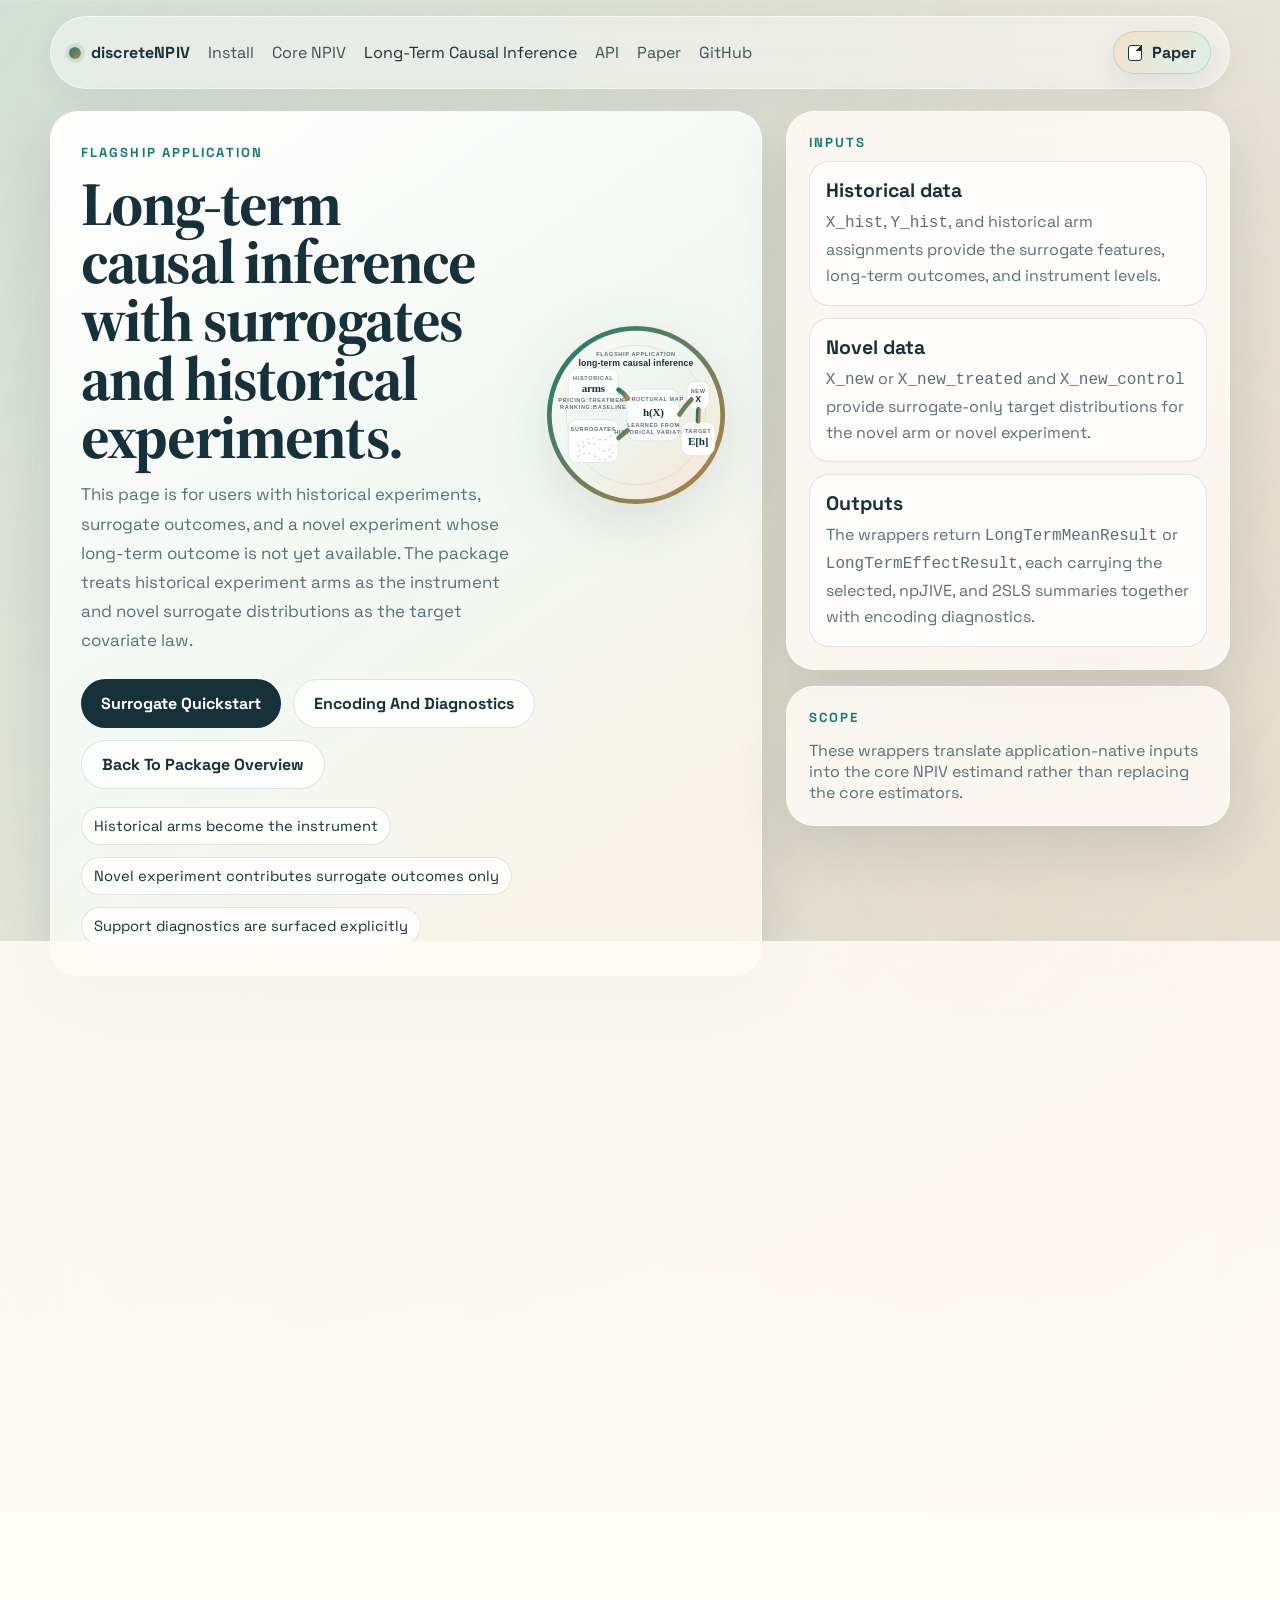
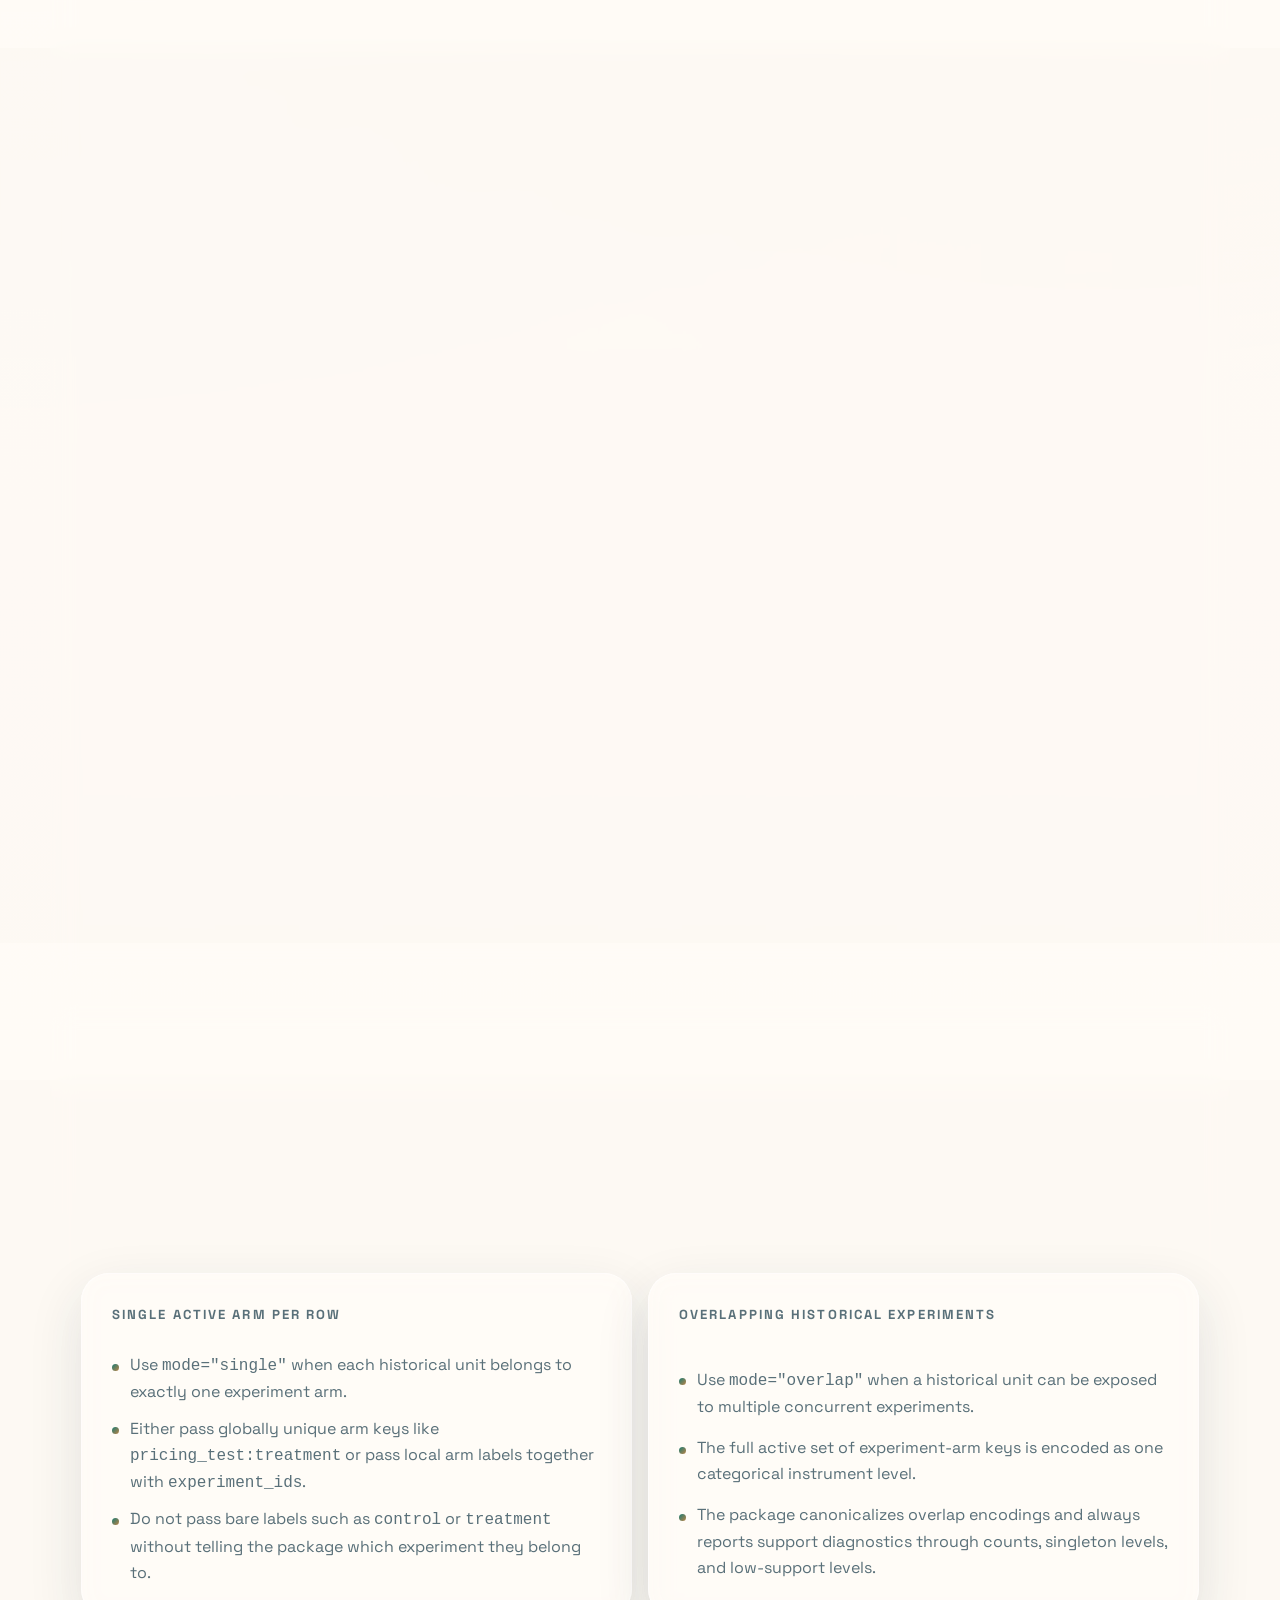
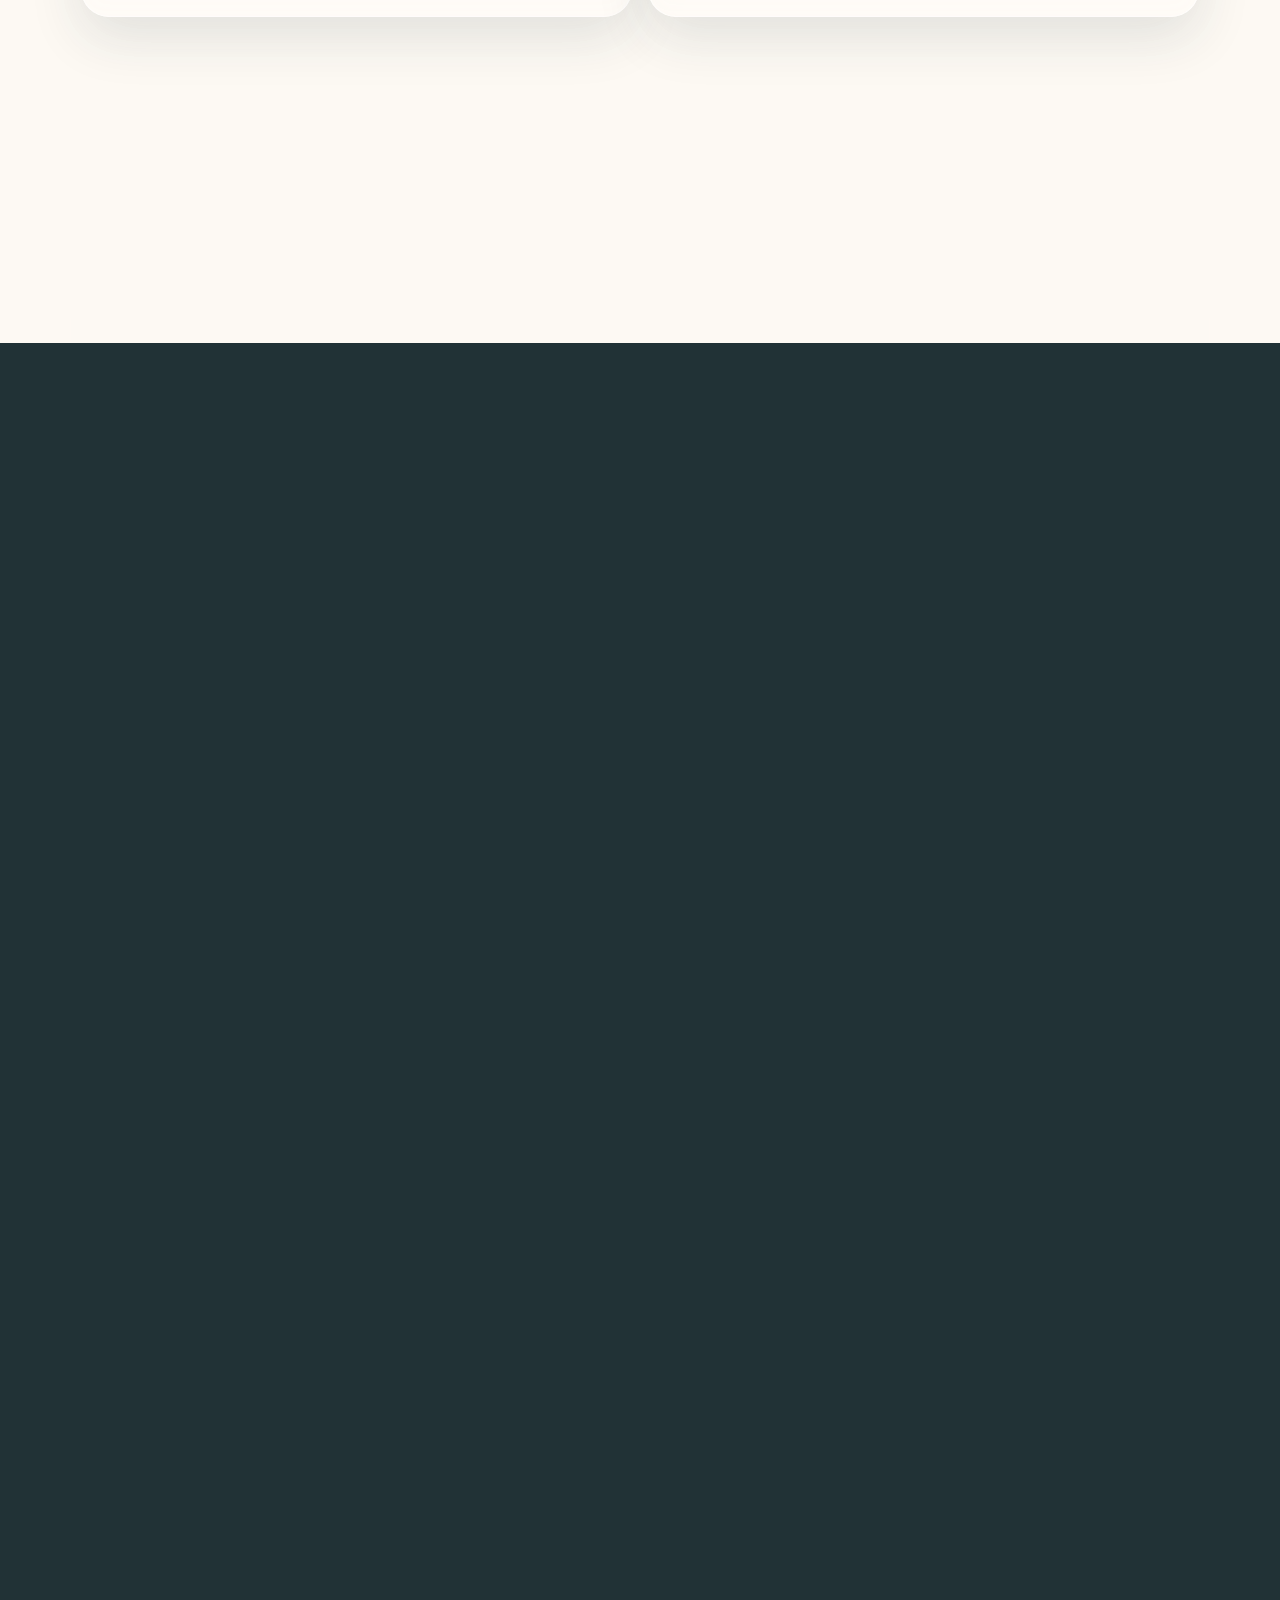
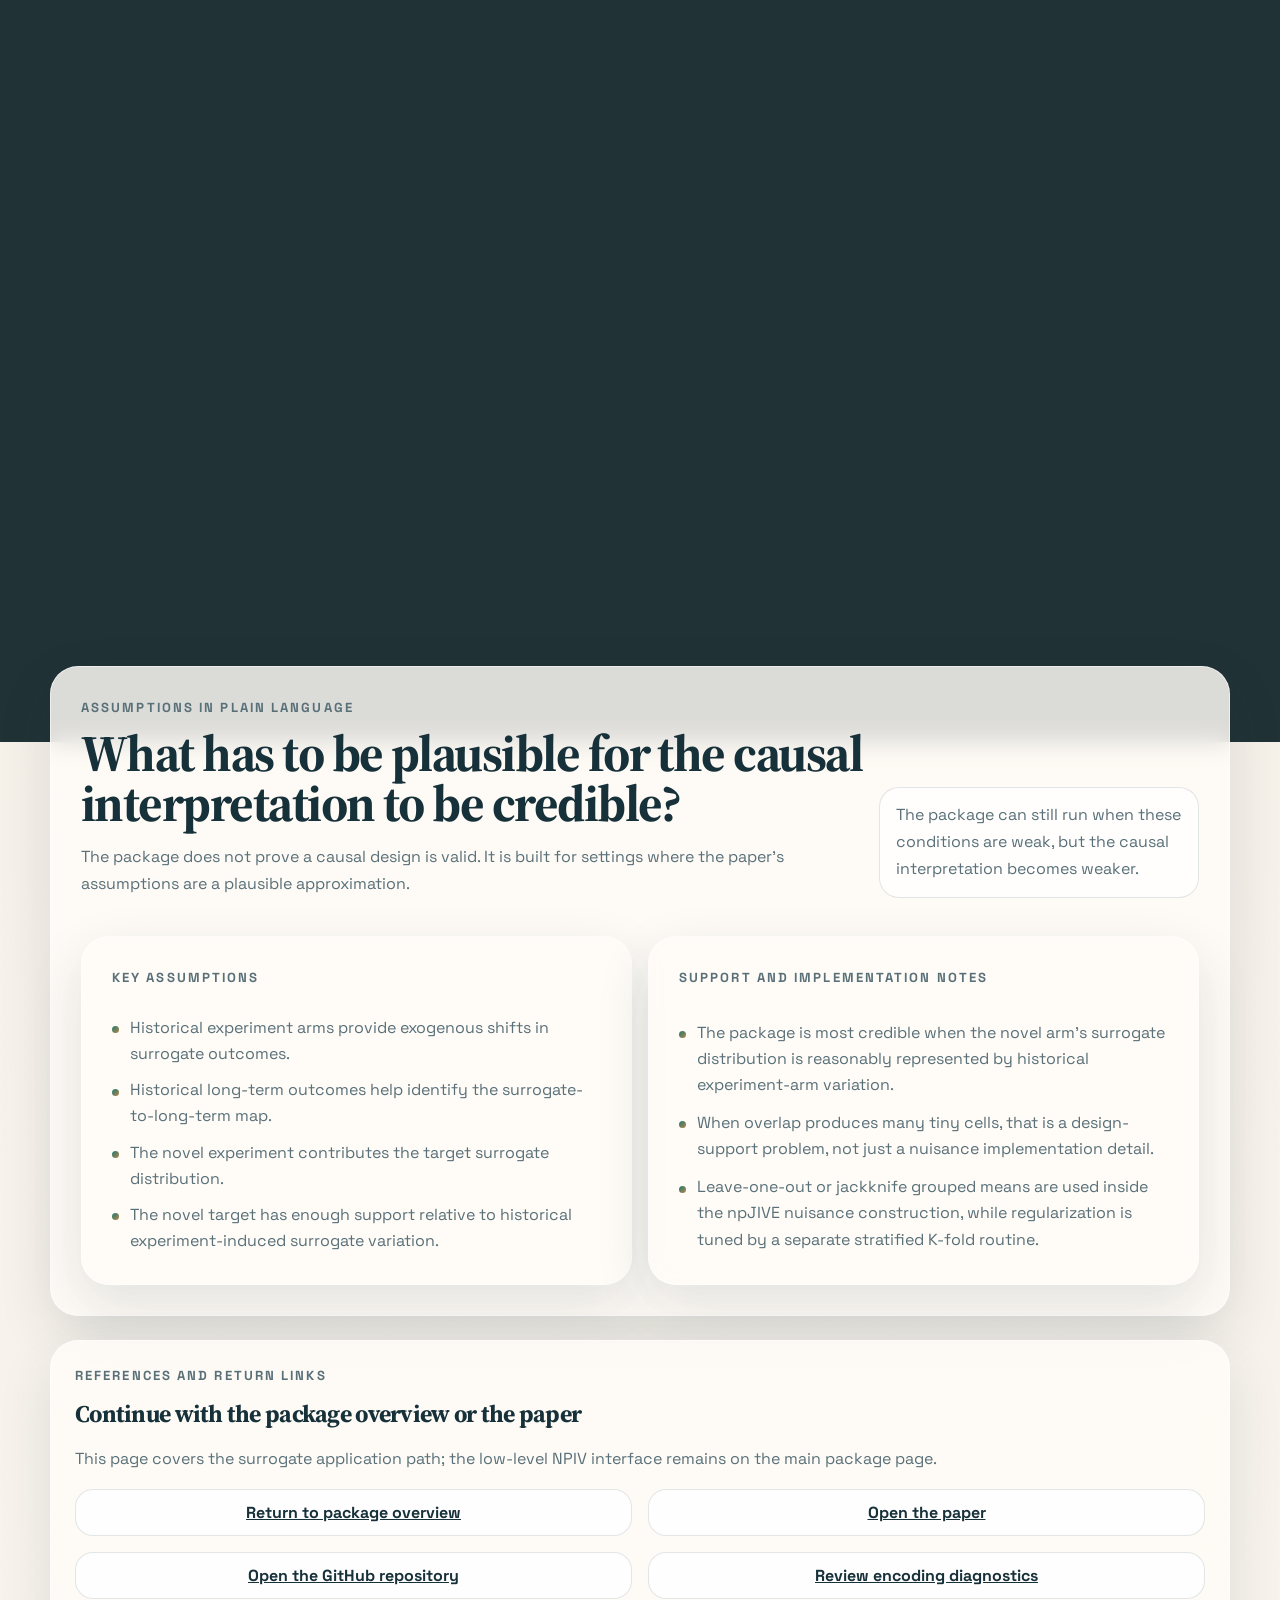
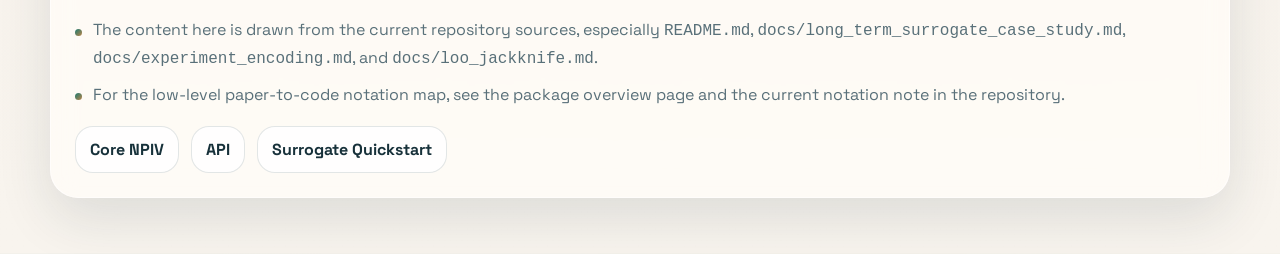
==== docs/long-term.html @ bb8f6d9b "add academic docs site" ====
<!DOCTYPE html>
<html lang="en">
  <head>
    <meta charset="UTF-8" />
    <meta name="viewport" content="width=device-width, initial-scale=1.0" />
    <title>discreteNPIV long-term causal inference</title>
    <meta
      name="description"
      content="Long-term causal inference with surrogates in discreteNPIV using historical experiment arms as the discrete instrument."
    />
    <link rel="preconnect" href="https://fonts.googleapis.com" />
    <link rel="preconnect" href="https://fonts.gstatic.com" crossorigin />
    <link
      href="https://fonts.googleapis.com/css2?family=Space+Grotesk:wght@400;500;700&amp;family=Source+Serif+4:opsz,wght@8..60,400;8..60,600&amp;display=swap"
      rel="stylesheet"
    />
    <link rel="stylesheet" href="./site.css" />
    <script src="./site.js" defer></script>
  </head>
  <body>
    <div class="page-shell">
      <nav class="topbar">
        <a class="brand" href="./index.html">
          <span class="brand-mark" aria-hidden="true"></span>
          <span>discreteNPIV</span>
        </a>
        <div class="toplinks">
          <a href="./index.html#install">Install</a>
          <a href="./index.html#core-npiv">Core NPIV</a>
          <a href="./long-term.html" aria-current="page">Long-Term Causal Inference</a>
          <a href="./index.html#api">API</a>
          <a href="https://arxiv.org/abs/2505.07729">Paper</a>
          <a href="https://github.com/Larsvanderlaan/discreteNPIV">GitHub</a>
        </div>
        <a class="paper-link" href="https://arxiv.org/abs/2505.07729">
          <span class="paper-link-icon" aria-hidden="true"></span>
          <span>Paper</span>
        </a>
      </nav>

      <header class="hero">
        <section class="hero-copy">
          <p class="eyebrow">Flagship Application</p>
          <div class="hero-grid">
            <div>
              <h1>Long-term causal inference with surrogates and historical experiments.</h1>
              <p class="lede">
                This page is for users with historical experiments, surrogate
                outcomes, and a novel experiment whose long-term outcome is not
                yet available. The package treats historical experiment arms as
                the instrument and novel surrogate distributions as the target
                covariate law.
              </p>
            </div>
            <div class="hero-art">
              <img
                src="./assets/longterm-badge.svg"
                alt="Badge showing long-term causal inference with surrogates"
                width="480"
                height="480"
              />
            </div>
          </div>
          <div class="hero-actions">
            <a class="button button-primary" href="#surrogate-quickstart">Surrogate Quickstart</a>
            <a class="button button-secondary" href="#encoding">Encoding And Diagnostics</a>
            <a class="button button-secondary" href="./index.html">Back To Package Overview</a>
          </div>
          <ul class="hero-pills">
            <li>Historical arms become the instrument</li>
            <li>Novel experiment contributes surrogate outcomes only</li>
            <li>Support diagnostics are surfaced explicitly</li>
          </ul>
        </section>

        <aside class="hero-panel">
          <section>
            <p class="mini-label">Inputs</p>
            <div class="stat-list">
              <article class="metric-card">
                <strong>Historical data</strong>
                <span>
                  <code>X_hist</code>, <code>Y_hist</code>, and historical arm
                  assignments provide the surrogate features, long-term outcomes,
                  and instrument levels.
                </span>
              </article>
              <article class="metric-card">
                <strong>Novel data</strong>
                <span>
                  <code>X_new</code> or
                  <code>X_new_treated</code> and
                  <code>X_new_control</code> provide surrogate-only target
                  distributions for the novel arm or novel experiment.
                </span>
              </article>
              <article class="metric-card">
                <strong>Outputs</strong>
                <span>
                  The wrappers return
                  <code>LongTermMeanResult</code> or
                  <code>LongTermEffectResult</code>, each carrying the selected,
                  npJIVE, and 2SLS summaries together with encoding diagnostics.
                </span>
              </article>
            </div>
          </section>

          <section>
            <p class="mini-label">Scope</p>
            <p class="panel-note">
              These wrappers translate application-native inputs into the core
              NPIV estimand rather than replacing the core estimators.
            </p>
          </section>
        </aside>
      </header>

      <main>
        <section class="section" id="problem-setup">
          <div class="section-heading">
            <div>
              <p class="eyebrow">Problem Setup</p>
              <h2>What data situation is this page built for?</h2>
              <p class="section-intro">
                The motivating use case is simple: a new experiment with only
                short-term surrogate outcomes today, and historical experiments
                where both surrogate and long-term outcomes were observed.
              </p>
            </div>
            <p class="section-side-note">
              Targets are a long-term mean for one novel arm or a long-term
              treatment effect for a novel experiment.
            </p>
          </div>

          <div class="problem-grid">
            <article class="card">
              <h3>Novel experiment</h3>
              <p>
                The new experiment may only reveal short-term measures such as
                clicks, sessions, conversion proxies, or early retention
                markers.
              </p>
            </article>
            <article class="card">
              <h3>Historical experiments</h3>
              <p>
                Historical experiments provide the joint observation of
                surrogate outcomes and long-term outcomes, together with
                experiment-arm assignments that shifted the surrogate
                distribution.
              </p>
            </article>
            <article class="card">
              <h3>Target parameter</h3>
              <p>
                For one novel arm, the target is <code>E[h(X_new)]</code>. For a
                novel treated and control arm, the target is
                <code>E[h(X_new_treated)] - E[h(X_new_control)]</code>.
              </p>
            </article>
          </div>
        </section>

        <section class="section" id="mapping">
          <div class="section-heading">
            <div>
              <p class="eyebrow">Surrogate-To-NPIV Map</p>
              <h2>How the application is translated into the core NPIV problem</h2>
              <p class="section-intro">
                The package’s wrapper interface is direct: historical experiment
                arms become the discrete instrument, historical surrogate vectors
                become <code>X_hist</code>, historical long-term outcomes become
                <code>Y_hist</code>, and the novel surrogate sample becomes
                <code>X_new</code>.
              </p>
            </div>
            <p class="section-side-note">
              The same package can therefore expose both a low-level NPIV
              interface and an application-native causal wrapper.
            </p>
          </div>

          <figure class="figure-frame">
            <img
              src="./assets/surrogate-flow.svg"
              alt="Schematic of the surrogate application mapping to the core NPIV problem"
              width="960"
              height="340"
            />
            <figcaption class="figure-caption">
              Historical experiments provide exogenous surrogate variation,
              while the novel experiment supplies the target surrogate
              distribution.
            </figcaption>
          </figure>

          <div class="grid-2" style="margin-top: 18px;">
            <article class="card">
              <h3>Application language</h3>
              <ul class="api-list">
                <li>Historical experiment arms -> discrete instrument <code>Z</code></li>
                <li>Historical surrogate vector -> <code>X_hist</code></li>
                <li>Historical long-term outcome -> <code>Y_hist</code></li>
                <li>Novel surrogate sample -> <code>X_new</code></li>
              </ul>
            </article>
            <article class="card">
              <h3>Wrapper interface</h3>
              <ul class="api-list">
                <li><code>encode_experiment_arms</code></li>
                <li><code>estimate_long_term_mean_from_surrogates</code></li>
                <li><code>estimate_long_term_effect_from_surrogates</code></li>
              </ul>
            </article>
          </div>
        </section>

        <section class="section" id="encoding">
          <div class="section-heading">
            <div>
              <p class="eyebrow">Encoding And Diagnostics</p>
              <h2>Past experiments become the instrument through explicit encoding</h2>
              <p class="section-intro">
                The encoding guide is intentionally strict. It distinguishes
                single-arm historical designs from overlapping historical
                experiments and treats sparse overlap cells as design issues to
                surface.
              </p>
            </div>
            <p class="section-side-note">
              The package does not silently pool or merge sparse overlap
              categories in v1.
            </p>
          </div>

          <div class="grid-2">
            <article class="surface-card">
              <p class="mini-label">Single active arm per row</p>
              <ul class="support-list">
                <li>
                  Use <code>mode="single"</code> when each historical unit
                  belongs to exactly one experiment arm.
                </li>
                <li>
                  Either pass globally unique arm keys like
                  <code>pricing_test:treatment</code> or pass local arm labels
                  together with <code>experiment_ids</code>.
                </li>
                <li>
                  Do not pass bare labels such as <code>control</code> or
                  <code>treatment</code> without telling the package which
                  experiment they belong to.
                </li>
              </ul>
            </article>

            <article class="surface-card">
              <p class="mini-label">Overlapping historical experiments</p>
              <ul class="support-list">
                <li>
                  Use <code>mode="overlap"</code> when a historical unit can be
                  exposed to multiple concurrent experiments.
                </li>
                <li>
                  The full active set of experiment-arm keys is encoded as one
                  categorical instrument level.
                </li>
                <li>
                  The package canonicalizes overlap encodings and always reports
                  support diagnostics through counts, singleton levels, and
                  low-support levels.
                </li>
              </ul>
            </article>
          </div>

          <aside class="callout" style="margin-top: 18px;">
            <span class="callout-title">Support diagnostics to inspect</span>
            <ul class="support-list">
              <li><code>encoding.counts</code></li>
              <li><code>encoding.singleton_levels</code></li>
              <li><code>encoding.low_support_levels</code></li>
              <li><code>encoding.level_table()</code></li>
            </ul>
            <p>
              If overlap produces many tiny cells, the repository guidance is to
              restrict to a stable non-overlapping analysis slice, coarsen the
              experiment structure using domain knowledge, or exclude extremely
              sparse overlap combinations from the analysis design.
            </p>
          </aside>
        </section>

        <section class="section" id="surrogate-quickstart">
          <div class="section-heading">
            <div>
              <p class="eyebrow">Runnable Example</p>
              <h2>Estimate a long-term treatment effect from surrogate-only novel data</h2>
              <p class="section-intro">
                The snippet below is the surrogate quickstart from the current
                README. It shows the interface for a novel treated and control
                arm after historical surrogates and long-term outcomes have been
                assembled.
              </p>
            </div>
            <p class="section-side-note">
              The full simulated workflow lives in
              <code>scripts/reproduce_surrogate_case_study.py</code>.
            </p>
          </div>

          <pre class="code-block"><code>import numpy as np

from discreteNPIV import estimate_long_term_effect_from_surrogates

rng = np.random.default_rng(12)

historical_experiment_ids = np.repeat(["exp_a", "exp_b", "exp_c"], 80)
historical_arm_labels = np.tile(np.repeat(["control", "treatment"], 40), 3)

arm_shift = {
    "exp_a:control": np.array([0.0, 0.1, -0.1]),
    "exp_a:treatment": np.array([0.4, 0.2, 0.0]),
    "exp_b:control": np.array([-0.1, 0.0, 0.1]),
    "exp_b:treatment": np.array([0.2, 0.3, 0.2]),
    "exp_c:control": np.array([0.1, -0.2, 0.0]),
    "exp_c:treatment": np.array([0.3, 0.1, 0.3]),
}
theta = np.array([0.8, -0.5, 0.4])

surrogates = []
outcomes = []
for experiment_id, arm_label in zip(historical_experiment_ids, historical_arm_labels, strict=True):
    key = f"{experiment_id}:{arm_label}"
    confounder = rng.normal(scale=0.35)
    x = arm_shift[key] + confounder + rng.normal(scale=0.2, size=3)
    y = x @ theta + 0.5 * confounder + rng.normal(scale=0.2)
    surrogates.append(x)
    outcomes.append(y)

X_hist = np.asarray(surrogates)
Y_hist = np.asarray(outcomes)

X_new_control = rng.normal(loc=[0.05, 0.0, 0.0], scale=0.2, size=(500, 3))
X_new_treated = rng.normal(loc=[0.25, 0.15, 0.1], scale=0.2, size=(500, 3))

effect = estimate_long_term_effect_from_surrogates(
    X_hist=X_hist,
    Y_hist=Y_hist,
    historical_arms=historical_arm_labels,
    historical_experiment_ids=historical_experiment_ids,
    X_new_treated=X_new_treated,
    X_new_control=X_new_control,
    n_splits=2,
    random_state=12,
)

print(effect.selected.estimate)
print(effect.selected.ci_lower, effect.selected.ci_upper)
print(effect.selected.method_name)</code></pre>

          <div class="problem-grid" style="margin-top: 18px;">
            <article class="card">
              <h3>Mean output</h3>
              <p>
                For a single novel arm, <code>effect.treated_mean.selected</code>
                or <code>effect.control_mean.selected</code> gives the estimated
                long-term mean.
              </p>
            </article>
            <article class="card">
              <h3>Effect output</h3>
              <p>
                <code>effect.selected</code> is the estimated long-term
                treatment effect with a standard error and confidence interval.
              </p>
            </article>
            <article class="card">
              <h3>Encoding output</h3>
              <p>
                <code>effect.encoding</code> records how the historical
                experiments were encoded and whether some categories are sparse.
              </p>
            </article>
          </div>
        </section>

        <section class="section" id="assumptions">
          <div class="section-heading">
            <div>
              <p class="eyebrow">Assumptions In Plain Language</p>
              <h2>What has to be plausible for the causal interpretation to be credible?</h2>
              <p class="section-intro">
                The package does not prove a causal design is valid. It is built
                for settings where the paper’s assumptions are a plausible
                approximation.
              </p>
            </div>
            <p class="section-side-note">
              The package can still run when these conditions are weak, but the
              causal interpretation becomes weaker.
            </p>
          </div>

          <div class="grid-2">
            <article class="surface-card">
              <p class="mini-label">Key assumptions</p>
              <ul class="assumption-list">
                <li>Historical experiment arms provide exogenous shifts in surrogate outcomes.</li>
                <li>Historical long-term outcomes help identify the surrogate-to-long-term map.</li>
                <li>The novel experiment contributes the target surrogate distribution.</li>
                <li>The novel target has enough support relative to historical experiment-induced surrogate variation.</li>
              </ul>
            </article>

            <article class="surface-card">
              <p class="mini-label">Support and implementation notes</p>
              <ul class="assumption-list">
                <li>
                  The package is most credible when the novel arm’s surrogate
                  distribution is reasonably represented by historical
                  experiment-arm variation.
                </li>
                <li>
                  When overlap produces many tiny cells, that is a design-support
                  problem, not just a nuisance implementation detail.
                </li>
                <li>
                  Leave-one-out or jackknife grouped means are used inside the
                  npJIVE nuisance construction, while regularization is tuned by
                  a separate stratified K-fold routine.
                </li>
              </ul>
            </article>
          </div>
        </section>

        <section class="reference-card" id="references">
          <p class="eyebrow">References And Return Links</p>
          <h3>Continue with the package overview or the paper</h3>
          <p>
            This page covers the surrogate application path; the low-level NPIV
            interface remains on the main package page.
          </p>
          <div class="reference-grid" style="margin-top: 16px;">
            <a href="./index.html">Return to package overview</a>
            <a href="https://arxiv.org/abs/2505.07729">Open the paper</a>
            <a href="https://github.com/Larsvanderlaan/discreteNPIV">Open the GitHub repository</a>
            <a href="#encoding">Review encoding diagnostics</a>
          </div>
          <ul class="reference-list" style="margin-top: 18px;">
            <li>
              The content here is drawn from the current repository sources,
              especially <code>README.md</code>,
              <code>docs/long_term_surrogate_case_study.md</code>,
              <code>docs/experiment_encoding.md</code>, and
              <code>docs/loo_jackknife.md</code>.
            </li>
            <li>
              For the low-level paper-to-code notation map, see the package
              overview page and the current notation note in the repository.
            </li>
          </ul>
          <div class="footer-links">
            <a class="footer-link" href="./index.html#core-npiv">Core NPIV</a>
            <a class="footer-link" href="./index.html#api">API</a>
            <a class="footer-link" href="#surrogate-quickstart">Surrogate Quickstart</a>
          </div>
        </section>
      </main>
    </div>
  </body>
</html>
---- docs/site.css ----
:root {
  --bg: #f6f0e6;
  --bg-deep: #efe5d7;
  --surface: rgba(255, 252, 247, 0.84);
  --surface-strong: #fffdf9;
  --ink: #17313a;
  --muted: #597079;
  --line: rgba(23, 49, 58, 0.12);
  --accent: #1a7b72;
  --accent-soft: #dcefe9;
  --warm: #bb8347;
  --warm-soft: #f3dfc6;
  --shadow: 0 20px 54px rgba(26, 48, 55, 0.12);
  --radius: 28px;
  --radius-sm: 22px;
  --content-width: 1180px;
}

* {
  box-sizing: border-box;
}

html {
  scroll-behavior: smooth;
}

body {
  margin: 0;
  min-height: 100vh;
  color: var(--ink);
  background:
    radial-gradient(circle at top left, rgba(26, 123, 114, 0.16), transparent 30%),
    radial-gradient(circle at 86% 10%, rgba(187, 131, 71, 0.16), transparent 22%),
    linear-gradient(180deg, #f8f3eb 0%, #f2eadf 48%, #f8f4ee 100%);
  font-family: "Space Grotesk", "Avenir Next", "Trebuchet MS", sans-serif;
}

code,
pre {
  font-family: "SFMono-Regular", "Consolas", "Liberation Mono", monospace;
}

a {
  color: inherit;
}

img {
  max-width: 100%;
}

.page-shell {
  width: min(var(--content-width), calc(100% - 32px));
  margin: 0 auto;
  padding: 16px 0 56px;
}

.topbar {
  display: flex;
  align-items: center;
  justify-content: space-between;
  gap: 18px;
  flex-wrap: wrap;
  padding: 14px 18px;
  border: 1px solid rgba(255, 255, 255, 0.55);
  border-radius: 999px;
  background: rgba(255, 255, 255, 0.42);
  backdrop-filter: blur(14px);
  box-shadow: 0 10px 30px rgba(26, 48, 55, 0.05);
}

.brand {
  display: inline-flex;
  align-items: center;
  gap: 10px;
  font-weight: 700;
  letter-spacing: 0.01em;
  text-decoration: none;
}

.brand-mark {
  width: 12px;
  height: 12px;
  border-radius: 999px;
  background: linear-gradient(135deg, var(--accent), var(--warm));
  box-shadow: 0 0 0 4px rgba(26, 123, 114, 0.12);
}

.toplinks {
  display: flex;
  align-items: center;
  gap: 18px;
  flex: 1 1 auto;
  flex-wrap: wrap;
}

.toplinks a {
  opacity: 0.82;
  text-decoration: none;
}

.toplinks a:hover,
.toplinks a[aria-current="page"] {
  opacity: 1;
}

.paper-link,
.button,
.footer-link,
.route-cta {
  text-decoration: none;
}

.paper-link {
  display: inline-flex;
  align-items: center;
  gap: 10px;
  padding: 10px 14px;
  border-radius: 999px;
  border: 1px solid rgba(26, 123, 114, 0.18);
  background: linear-gradient(135deg, rgba(243, 223, 198, 0.9), rgba(220, 239, 233, 0.92));
  box-shadow: 0 10px 24px rgba(41, 65, 73, 0.08);
  font-weight: 700;
}

.paper-link:hover,
.button:hover,
.footer-link:hover,
.route-cta:hover,
.toggle-button:hover {
  transform: translateY(-1px);
}

.paper-link-icon {
  position: relative;
  width: 14px;
  height: 16px;
  border: 1.5px solid currentColor;
  border-radius: 3px;
  background: rgba(255, 255, 255, 0.84);
}

.paper-link-icon::after {
  content: "";
  position: absolute;
  top: -1px;
  right: -1px;
  width: 6px;
  height: 6px;
  background: linear-gradient(135deg, transparent 49%, currentColor 50%);
}

.hero {
  display: grid;
  grid-template-columns: minmax(0, 1.25fr) minmax(320px, 0.78fr);
  gap: 24px;
  align-items: stretch;
  margin-top: 22px;
}

.hero-copy,
.hero-panel,
.section,
.surface-card,
.metric-card,
.route-panel,
.note-card,
.reference-card {
  position: relative;
}

.hero-copy,
.hero-panel > * ,
.section,
.surface-card,
.reference-card {
  border-radius: var(--radius);
  border: 1px solid rgba(255, 255, 255, 0.56);
  background: var(--surface);
  backdrop-filter: blur(12px);
  box-shadow: var(--shadow);
}

.hero-copy,
.section,
.surface-card,
.reference-card {
  padding: 30px;
}

.hero-panel {
  display: grid;
  gap: 16px;
  align-content: start;
}

.hero-panel > * {
  padding: 22px;
}

.hero-copy {
  background:
    linear-gradient(145deg, rgba(255, 255, 255, 0.84), rgba(220, 239, 233, 0.34), rgba(243, 223, 198, 0.38)),
    var(--surface-strong);
}

.eyebrow,
.mini-label {
  margin: 0 0 10px;
  font-size: 0.82rem;
  letter-spacing: 0.16em;
  text-transform: uppercase;
  color: var(--accent);
  font-weight: 700;
}

h1,
h2,
h3,
h4,
.hero-stat strong,
.callout-title {
  font-family: "Source Serif 4", Georgia, serif;
  letter-spacing: -0.03em;
}

h1 {
  margin: 0 0 14px;
  font-size: clamp(2.7rem, 4.8vw, 4.4rem);
  line-height: 0.95;
  max-width: 13ch;
}

.hero-grid {
  display: grid;
  grid-template-columns: minmax(0, 1.16fr) 190px;
  gap: 20px;
  align-items: center;
}

.hero-copy p {
  line-height: 1.72;
}

.lede {
  margin: 0;
  max-width: 62ch;
  font-size: 1.06rem;
  color: var(--muted);
}

.hero-art {
  justify-self: end;
}

.hero-art img {
  width: min(100%, 190px);
  height: auto;
  display: block;
  filter: drop-shadow(0 18px 32px rgba(23, 49, 58, 0.12));
}

.hero-actions,
.hero-pills,
.footer-links,
.route-actions,
.pill-row,
.method-list {
  display: flex;
  gap: 12px;
  flex-wrap: wrap;
}

.hero-actions {
  margin: 24px 0 18px;
}

.button,
.route-cta,
.toggle-button {
  display: inline-flex;
  align-items: center;
  justify-content: center;
  padding: 13px 20px;
  border-radius: 999px;
  font-weight: 700;
  transition: transform 0.2s ease, box-shadow 0.2s ease, background 0.2s ease;
}

.button-primary {
  background: var(--ink);
  color: #fff;
}

.button-secondary,
.route-cta,
.toggle-button {
  border: 1px solid var(--line);
  background: rgba(255, 255, 255, 0.76);
  color: var(--ink);
}

.hero-pills,
.stat-list,
.key-points,
.reference-list,
.support-list,
.assumption-list,
.api-list {
  padding: 0;
  margin: 0;
  list-style: none;
}

.hero-pills li,
.pill {
  padding: 9px 12px;
  border-radius: 999px;
  border: 1px solid var(--line);
  background: rgba(255, 255, 255, 0.76);
  font-size: 0.92rem;
}

.stat-list {
  display: grid;
  gap: 12px;
}

.metric-card {
  padding: 16px;
  border-radius: 20px;
  border: 1px solid var(--line);
  background: rgba(255, 255, 255, 0.74);
}

.metric-card strong {
  display: block;
  margin-bottom: 6px;
  font-size: 1.22rem;
}

.metric-card span {
  color: var(--muted);
  line-height: 1.62;
}

.panel-note {
  margin: 14px 0 0;
  color: var(--muted);
}

.section {
  margin-top: 26px;
}

.section-heading {
  display: grid;
  grid-template-columns: minmax(0, 1fr) minmax(240px, 320px);
  gap: 16px;
  align-items: end;
  margin-bottom: 22px;
}

.section-heading h2 {
  margin: 0 0 10px;
  font-size: clamp(2rem, 4vw, 3.2rem);
  line-height: 0.96;
}

.section-heading p,
.section-intro,
.note-card p,
.surface-card p,
.reference-card p,
.route-panel p,
.card p,
.callout,
.definition-card p {
  color: var(--muted);
  line-height: 1.68;
}

.section-side-note {
  padding: 14px 16px;
  border-radius: 20px;
  border: 1px solid var(--line);
  background: rgba(255, 255, 255, 0.72);
}

.grid-2,
.grid-3,
.route-grid,
.card-grid,
.theory-grid,
.api-grid,
.problem-grid,
.reference-grid,
.details-grid {
  display: grid;
  gap: 16px;
}

.grid-2,
.route-grid,
.reference-grid,
.details-grid {
  grid-template-columns: repeat(2, minmax(0, 1fr));
}

.grid-3,
.card-grid,
.problem-grid,
.theory-grid,
.api-grid {
  grid-template-columns: repeat(3, minmax(0, 1fr));
}

.card,
.route-panel,
.definition-card,
.callout,
.detail-card {
  padding: 20px;
  border-radius: var(--radius-sm);
  border: 1px solid var(--line);
  background: rgba(255, 255, 255, 0.78);
}

.route-panel h3,
.card h3,
.definition-card h3,
.detail-card h3,
.reference-card h3 {
  margin: 0 0 10px;
  font-size: 1.5rem;
}

.route-panel {
  display: grid;
  gap: 12px;
}

.route-panel.is-hidden {
  display: none;
}

.route-cta {
  justify-self: start;
}

.toggle-row {
  display: flex;
  gap: 10px;
  flex-wrap: wrap;
  margin-bottom: 18px;
}

.toggle-button {
  appearance: none;
  cursor: pointer;
  font: inherit;
}

.toggle-button.is-active {
  background: var(--ink);
  color: #fff;
}

.code-block {
  margin: 0;
  overflow-x: auto;
  white-space: pre-wrap;
  line-height: 1.58;
  padding: 18px;
  border-radius: 20px;
  background: rgba(20, 38, 43, 0.94);
  color: #f9f4ec;
}

.inline-code {
  margin: 0;
  overflow-x: auto;
  white-space: pre-wrap;
  line-height: 1.58;
  padding: 14px;
  border-radius: 18px;
  border: 1px solid var(--line);
  background: rgba(255, 255, 255, 0.78);
  color: var(--ink);
}

.code-note {
  margin-top: 12px;
}

.figure-frame {
  padding: 18px;
  border-radius: 24px;
  border: 1px solid var(--line);
  background:
    linear-gradient(145deg, rgba(255, 255, 255, 0.84), rgba(220, 239, 233, 0.34)),
    rgba(255, 255, 255, 0.78);
}

.figure-frame img {
  width: 100%;
  height: auto;
  display: block;
}

.figure-caption {
  margin: 12px 0 0;
  color: var(--muted);
  font-size: 0.94rem;
}

.key-points,
.support-list,
.assumption-list,
.reference-list,
.api-list {
  display: grid;
  gap: 10px;
}

.key-points li,
.support-list li,
.assumption-list li,
.reference-list li,
.api-list li {
  padding-left: 18px;
  position: relative;
  color: var(--muted);
  line-height: 1.64;
}

.key-points li::before,
.support-list li::before,
.assumption-list li::before,
.reference-list li::before,
.api-list li::before {
  content: "";
  position: absolute;
  left: 0;
  top: 0.72em;
  width: 7px;
  height: 7px;
  border-radius: 999px;
  background: linear-gradient(135deg, var(--accent), var(--warm));
}

.callout {
  background:
    linear-gradient(145deg, rgba(255, 255, 255, 0.84), rgba(243, 223, 198, 0.36)),
    rgba(255, 255, 255, 0.8);
}

.callout-title {
  display: block;
  margin-bottom: 10px;
  font-size: 1.35rem;
  color: var(--ink);
}

.surface-card {
  display: grid;
  gap: 16px;
}

.definition-card h3 {
  margin-bottom: 8px;
}

.pill-row {
  margin-top: 10px;
}

.pill-row .pill {
  font-size: 0.88rem;
}

.reference-card {
  margin-top: 24px;
  padding: 24px;
}

.reference-grid a,
.footer-link {
  display: inline-flex;
  align-items: center;
  justify-content: center;
  padding: 12px 14px;
  border-radius: 18px;
  border: 1px solid var(--line);
  background: rgba(255, 255, 255, 0.78);
  font-weight: 700;
}

.footer-links {
  margin-top: 18px;
}

.subtle {
  color: var(--muted);
}

@media (max-width: 1040px) {
  .hero,
  .section-heading,
  .grid-3,
  .problem-grid,
  .theory-grid,
  .api-grid,
  .card-grid,
  .reference-grid,
  .details-grid,
  .route-grid {
    grid-template-columns: 1fr;
  }

  .hero-grid {
    grid-template-columns: 1fr;
  }

  h1 {
    max-width: 100%;
  }

  .hero-art {
    justify-self: start;
  }
}

@media (max-width: 760px) {
  .page-shell {
    width: min(100%, calc(100% - 20px));
  }

  .topbar,
  .hero-copy,
  .section,
  .surface-card,
  .reference-card,
  .hero-panel > * {
    border-radius: 24px;
  }

  .topbar {
    align-items: flex-start;
    padding: 16px;
  }

  .hero-copy,
  .section,
  .surface-card,
  .reference-card {
    padding: 22px;
  }

  .hero-panel > * {
    padding: 18px;
  }

  .button,
  .paper-link {
    width: 100%;
  }

  .route-cta {
    width: 100%;
  }
}
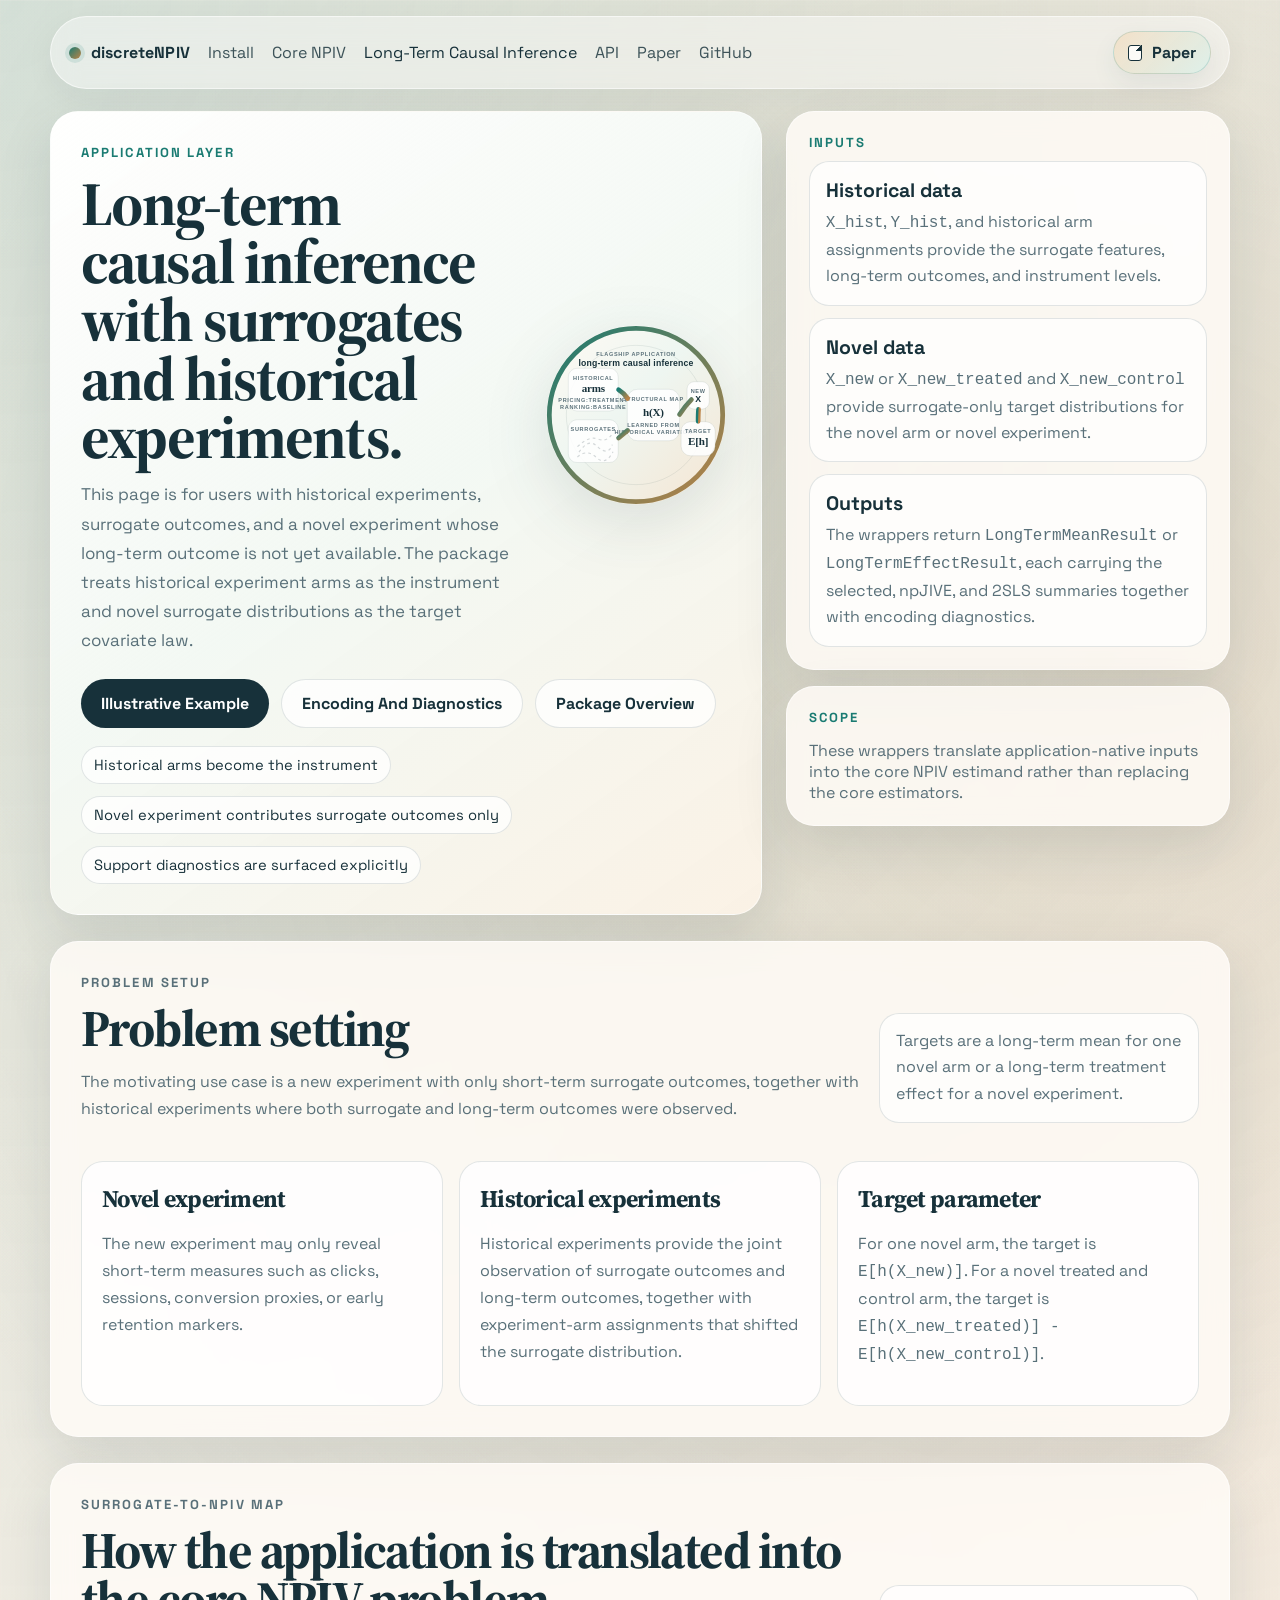
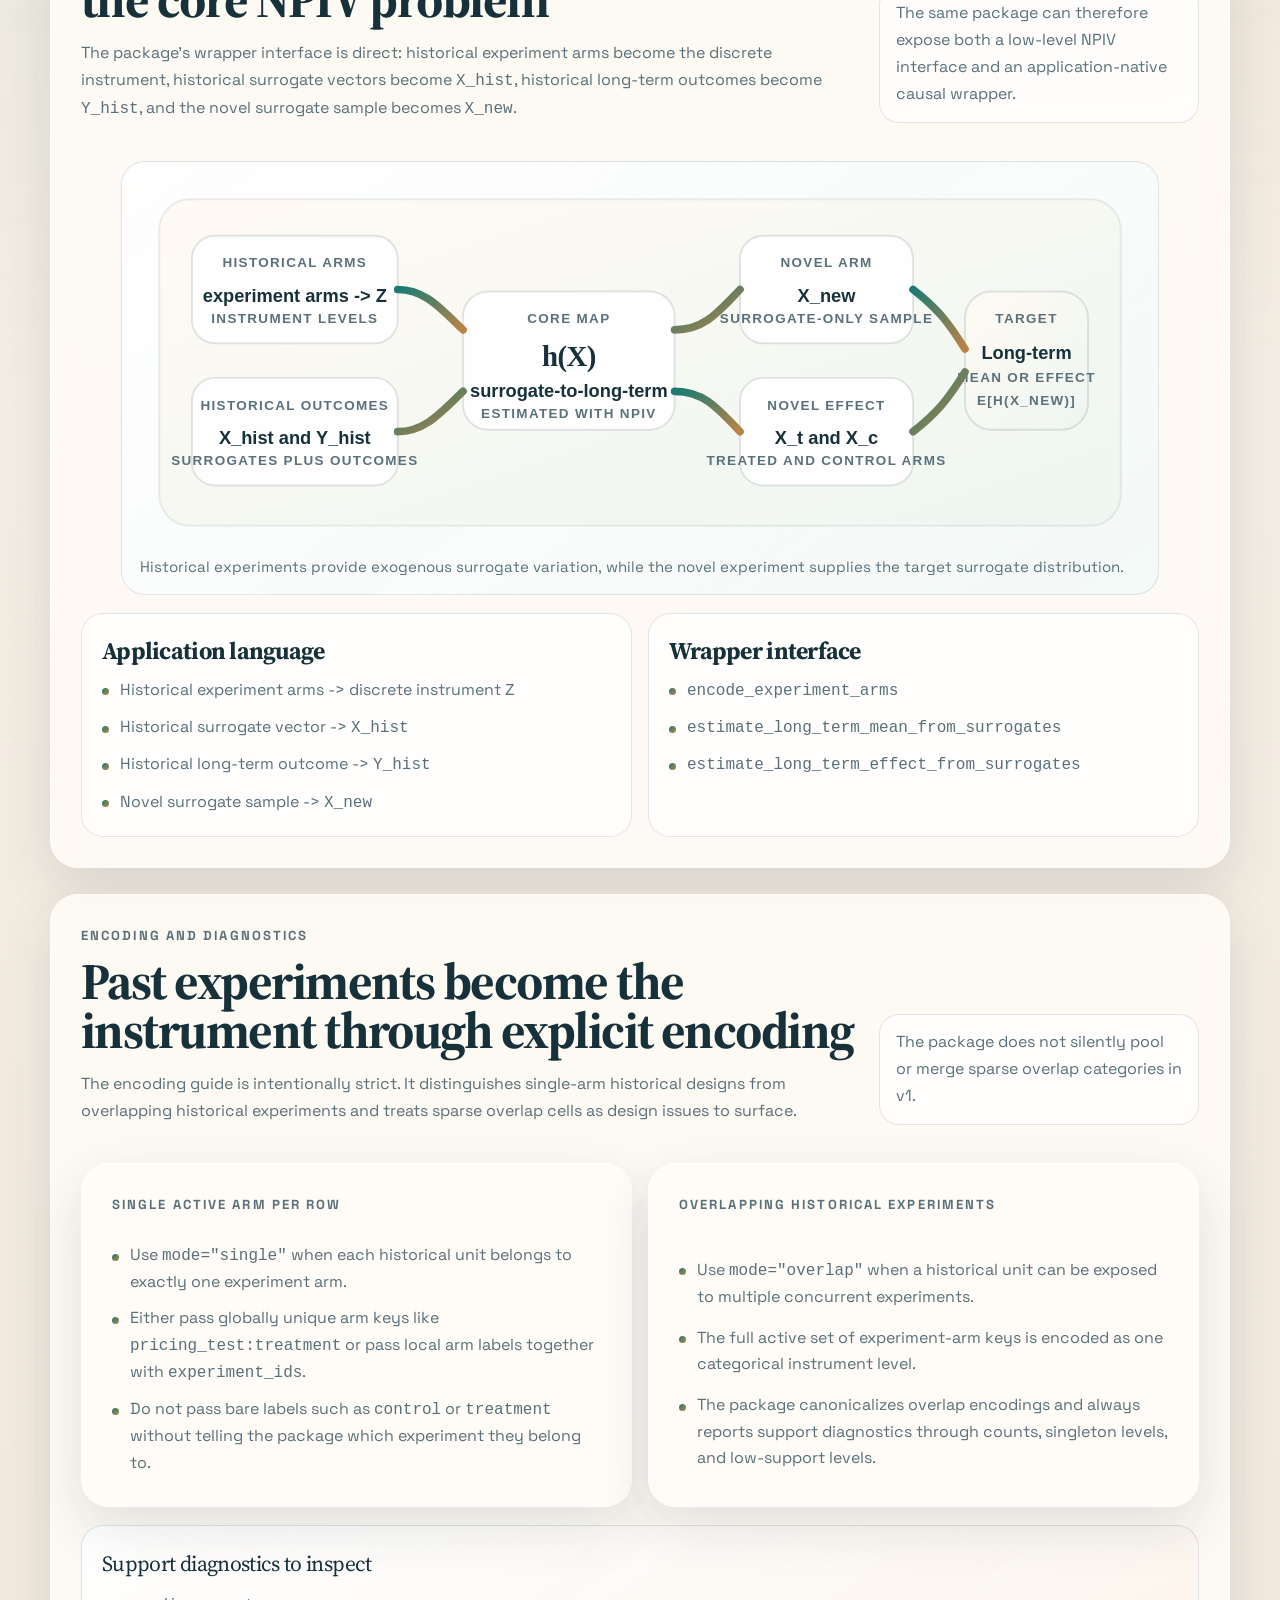
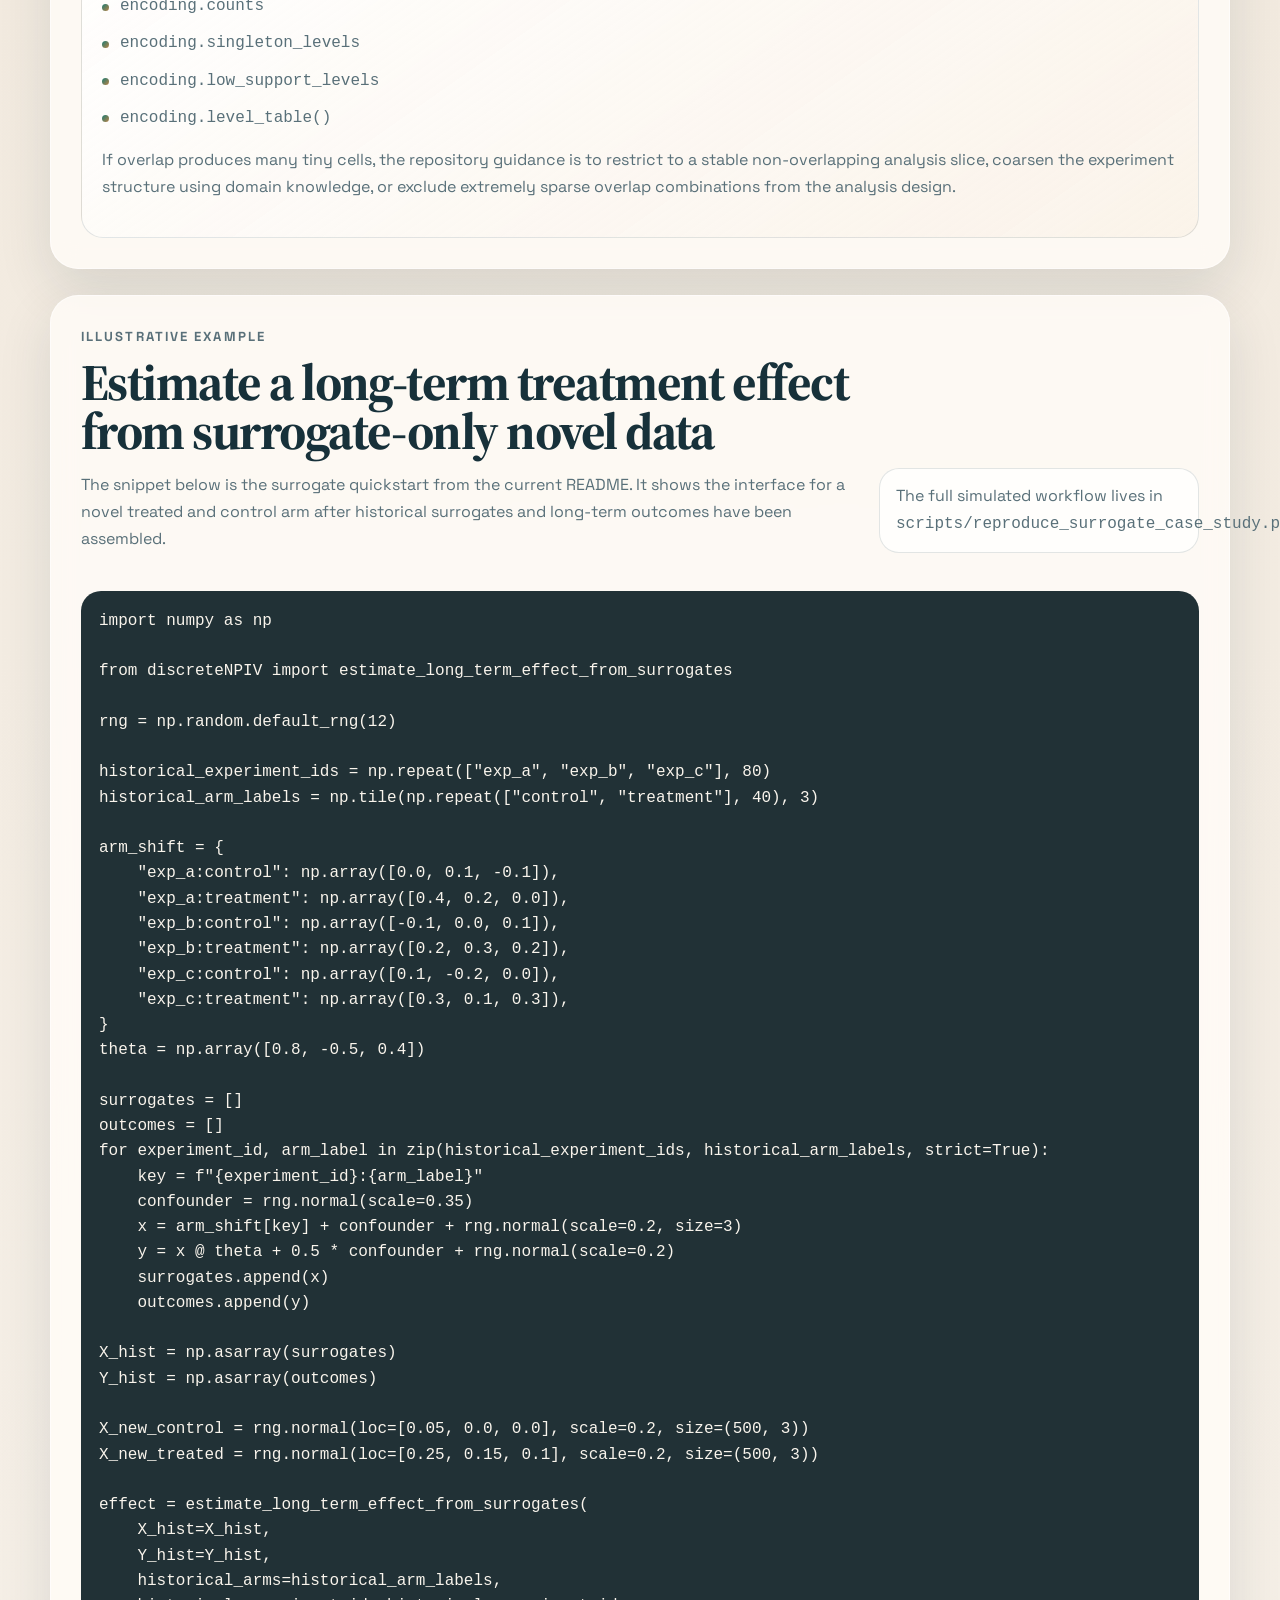
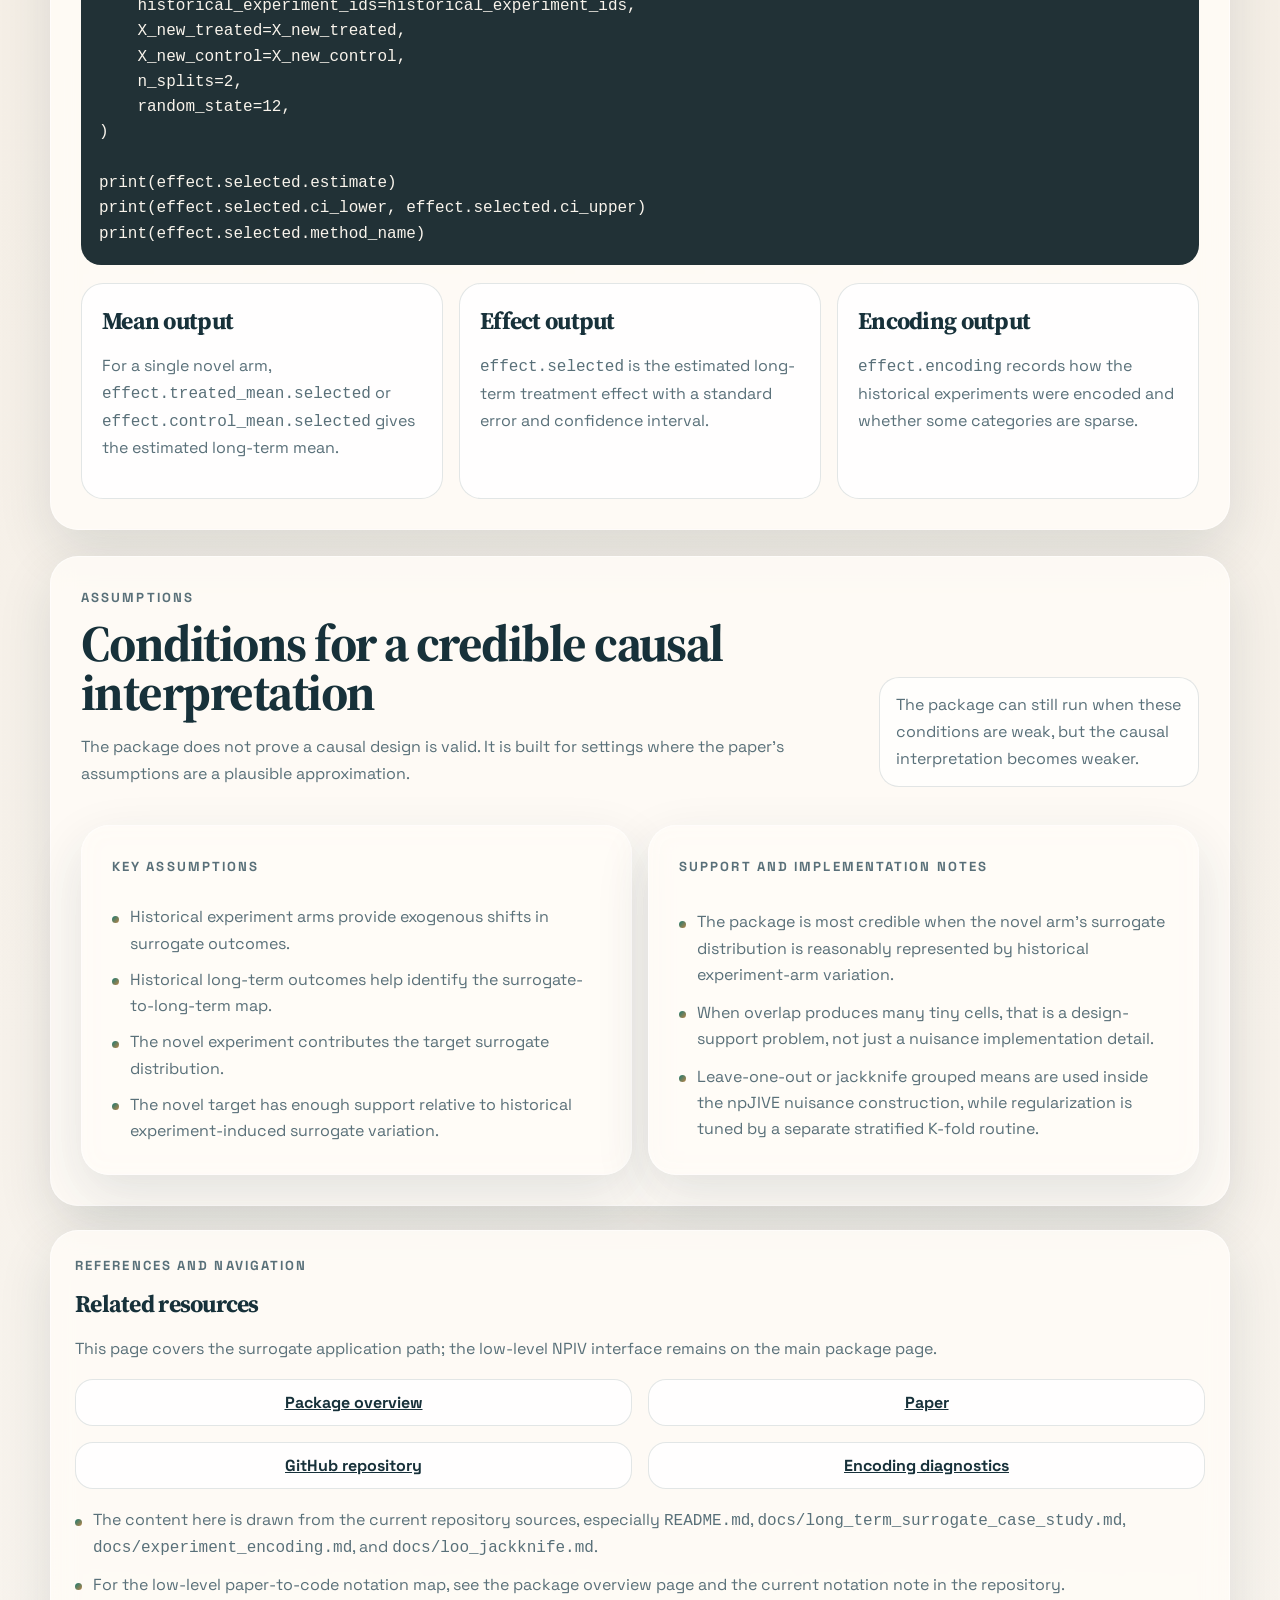
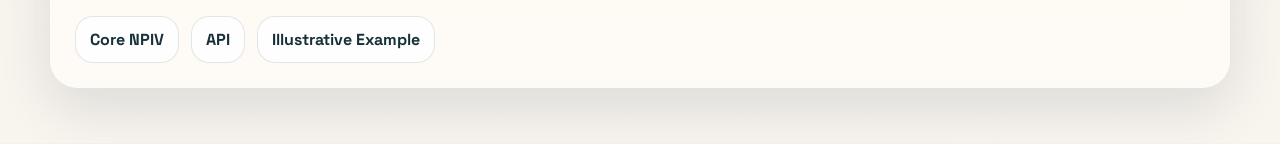
==== commit 7cee3ffe: "refine site tone" ====
--- a/docs/long-term.html
+++ b/docs/long-term.html
@@ -40,7 +40,7 @@
 
       <header class="hero">
         <section class="hero-copy">
-          <p class="eyebrow">Flagship Application</p>
+          <p class="eyebrow">Application Layer</p>
           <div class="hero-grid">
             <div>
               <h1>Long-term causal inference with surrogates and historical experiments.</h1>
@@ -62,9 +62,9 @@
             </div>
           </div>
           <div class="hero-actions">
-            <a class="button button-primary" href="#surrogate-quickstart">Surrogate Quickstart</a>
+            <a class="button button-primary" href="#surrogate-quickstart">Illustrative Example</a>
             <a class="button button-secondary" href="#encoding">Encoding And Diagnostics</a>
-            <a class="button button-secondary" href="./index.html">Back To Package Overview</a>
+            <a class="button button-secondary" href="./index.html">Package Overview</a>
           </div>
           <ul class="hero-pills">
             <li>Historical arms become the instrument</li>
@@ -121,11 +121,12 @@
           <div class="section-heading">
             <div>
               <p class="eyebrow">Problem Setup</p>
-              <h2>What data situation is this page built for?</h2>
+              <h2>Problem setting</h2>
               <p class="section-intro">
-                The motivating use case is simple: a new experiment with only
-                short-term surrogate outcomes today, and historical experiments
-                where both surrogate and long-term outcomes were observed.
+                The motivating use case is a new experiment with only
+                short-term surrogate outcomes, together with historical
+                experiments where both surrogate and long-term outcomes were
+                observed.
               </p>
             </div>
             <p class="section-side-note">
@@ -296,7 +297,7 @@
         <section class="section" id="surrogate-quickstart">
           <div class="section-heading">
             <div>
-              <p class="eyebrow">Runnable Example</p>
+              <p class="eyebrow">Illustrative Example</p>
               <h2>Estimate a long-term treatment effect from surrogate-only novel data</h2>
               <p class="section-intro">
                 The snippet below is the surrogate quickstart from the current
@@ -390,8 +391,8 @@
         <section class="section" id="assumptions">
           <div class="section-heading">
             <div>
-              <p class="eyebrow">Assumptions In Plain Language</p>
-              <h2>What has to be plausible for the causal interpretation to be credible?</h2>
+              <p class="eyebrow">Assumptions</p>
+              <h2>Conditions for a credible causal interpretation</h2>
               <p class="section-intro">
                 The package does not prove a causal design is valid. It is built
                 for settings where the paper’s assumptions are a plausible
@@ -438,17 +439,17 @@
         </section>
 
         <section class="reference-card" id="references">
-          <p class="eyebrow">References And Return Links</p>
-          <h3>Continue with the package overview or the paper</h3>
+          <p class="eyebrow">References And Navigation</p>
+          <h3>Related resources</h3>
           <p>
             This page covers the surrogate application path; the low-level NPIV
             interface remains on the main package page.
           </p>
           <div class="reference-grid" style="margin-top: 16px;">
-            <a href="./index.html">Return to package overview</a>
-            <a href="https://arxiv.org/abs/2505.07729">Open the paper</a>
-            <a href="https://github.com/Larsvanderlaan/discreteNPIV">Open the GitHub repository</a>
-            <a href="#encoding">Review encoding diagnostics</a>
+            <a href="./index.html">Package overview</a>
+            <a href="https://arxiv.org/abs/2505.07729">Paper</a>
+            <a href="https://github.com/Larsvanderlaan/discreteNPIV">GitHub repository</a>
+            <a href="#encoding">Encoding diagnostics</a>
           </div>
           <ul class="reference-list" style="margin-top: 18px;">
             <li>
@@ -466,7 +467,7 @@
           <div class="footer-links">
             <a class="footer-link" href="./index.html#core-npiv">Core NPIV</a>
             <a class="footer-link" href="./index.html#api">API</a>
-            <a class="footer-link" href="#surrogate-quickstart">Surrogate Quickstart</a>
+            <a class="footer-link" href="#surrogate-quickstart">Illustrative Example</a>
           </div>
         </section>
       </main>
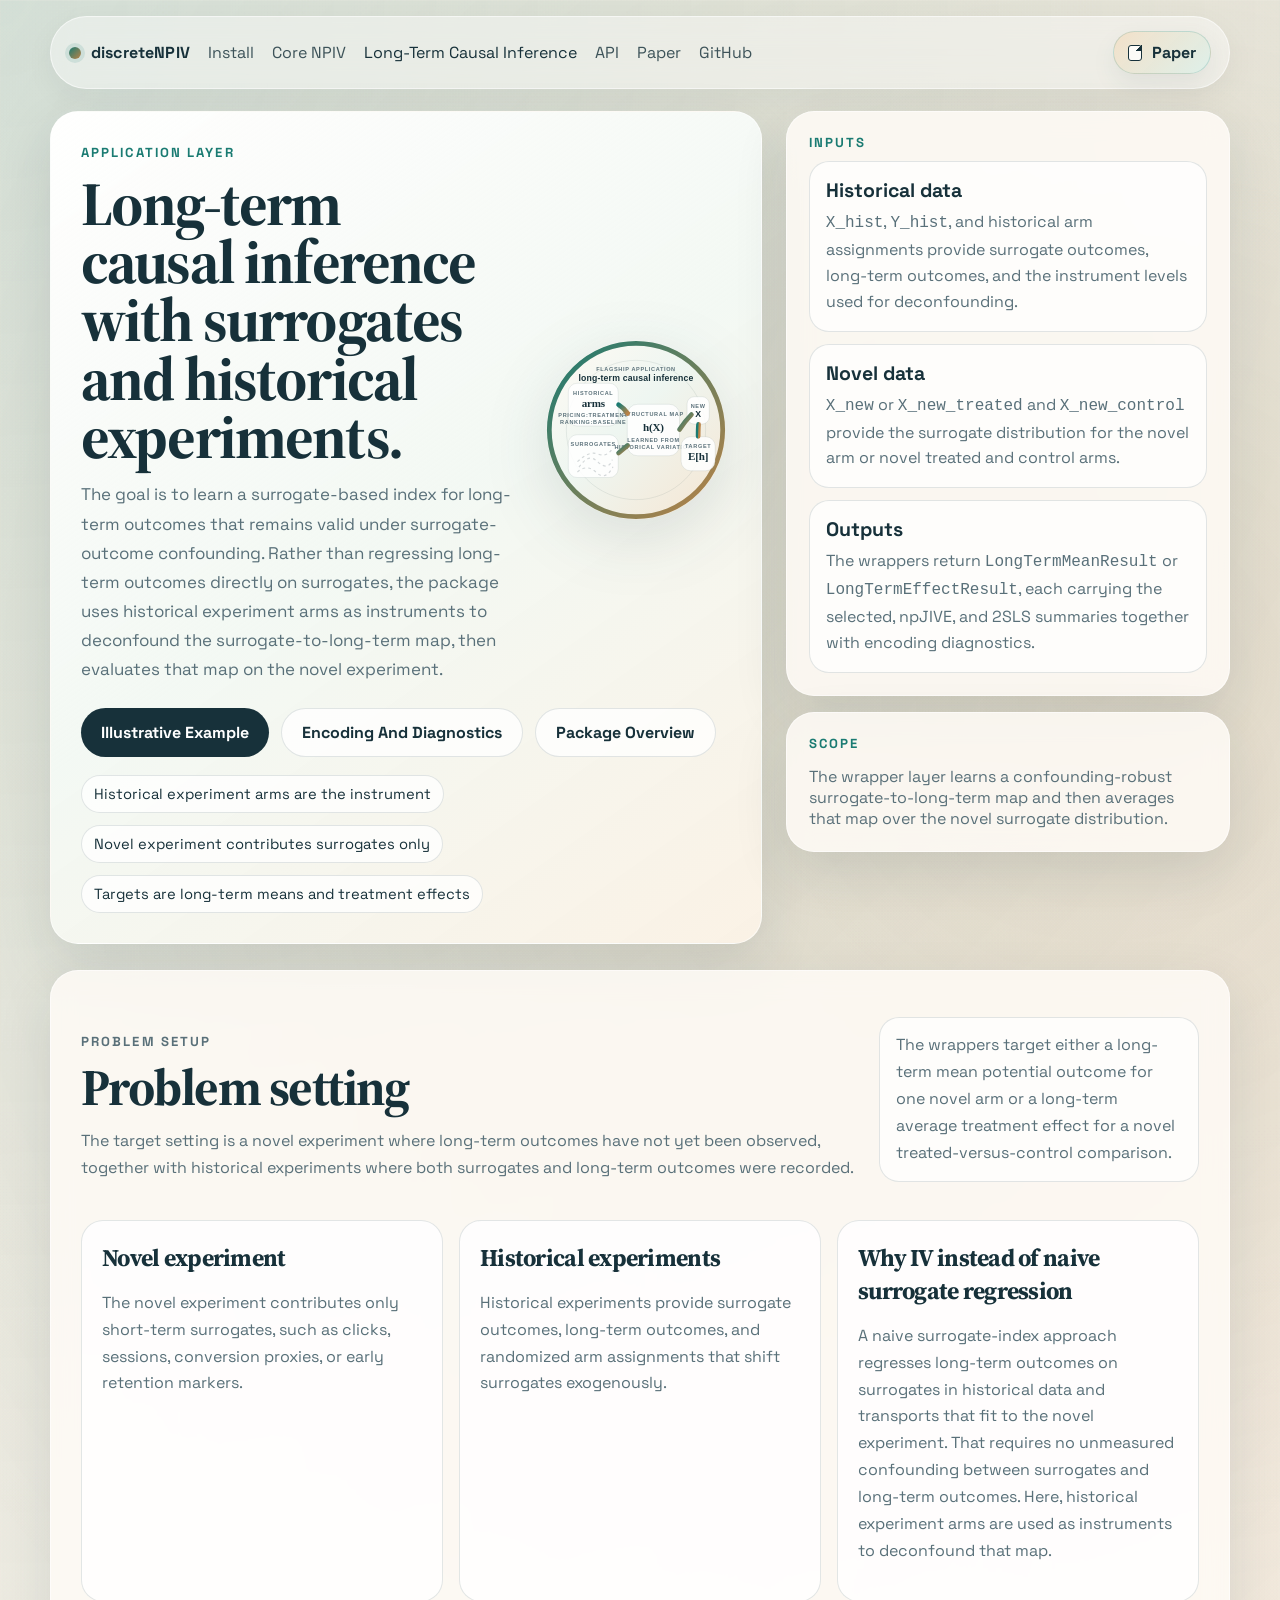
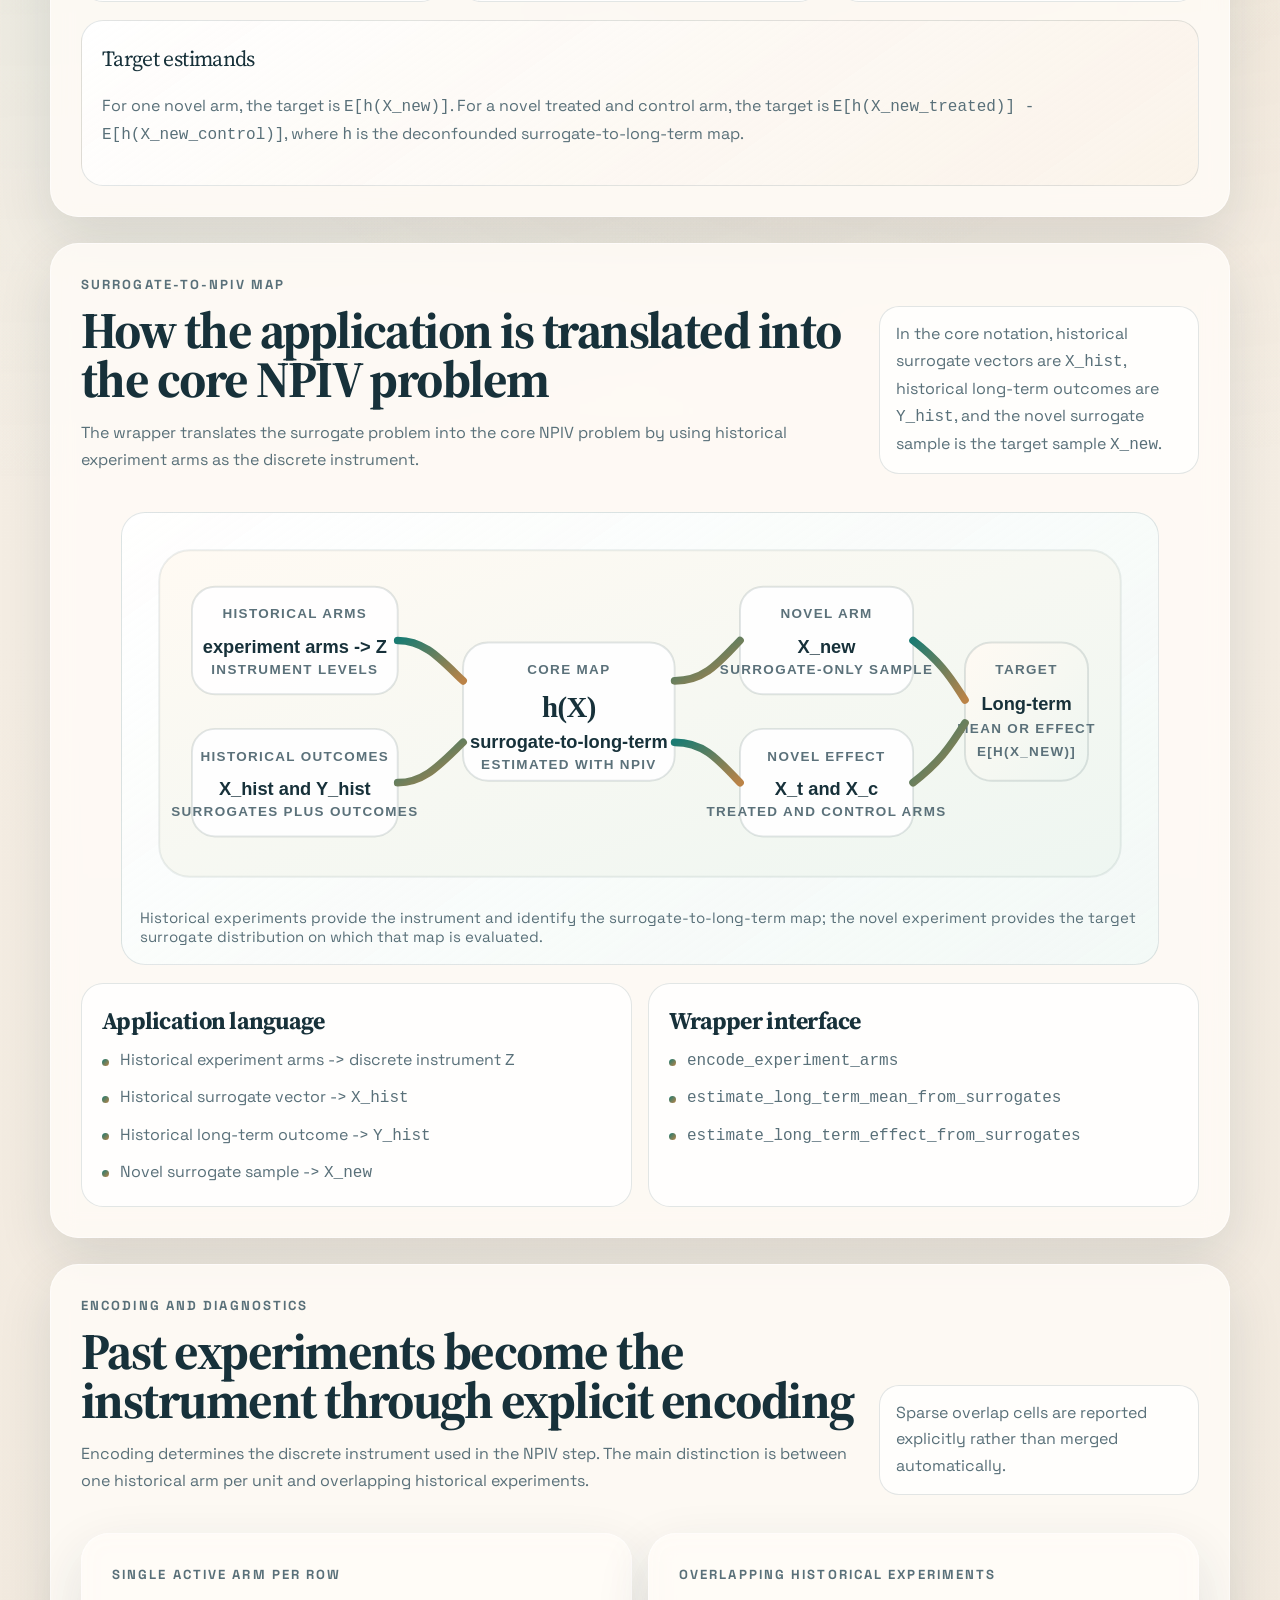
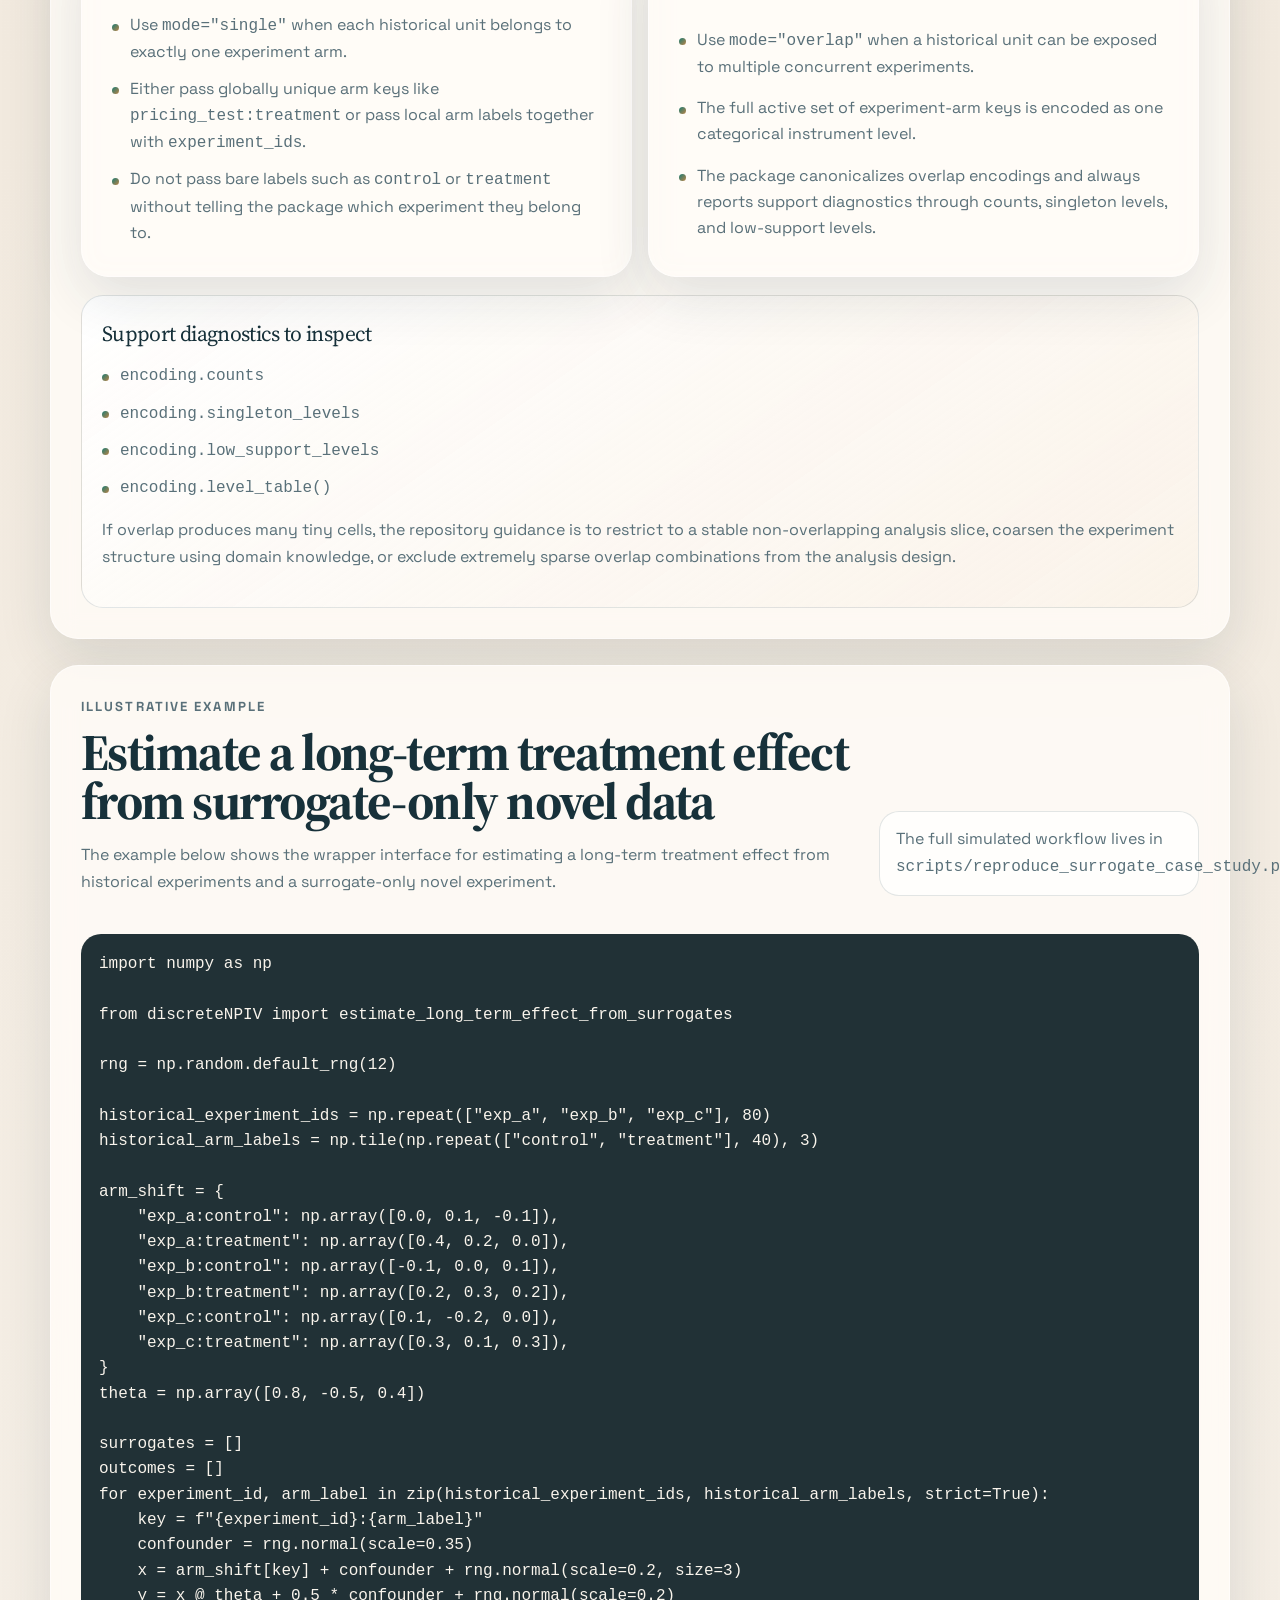
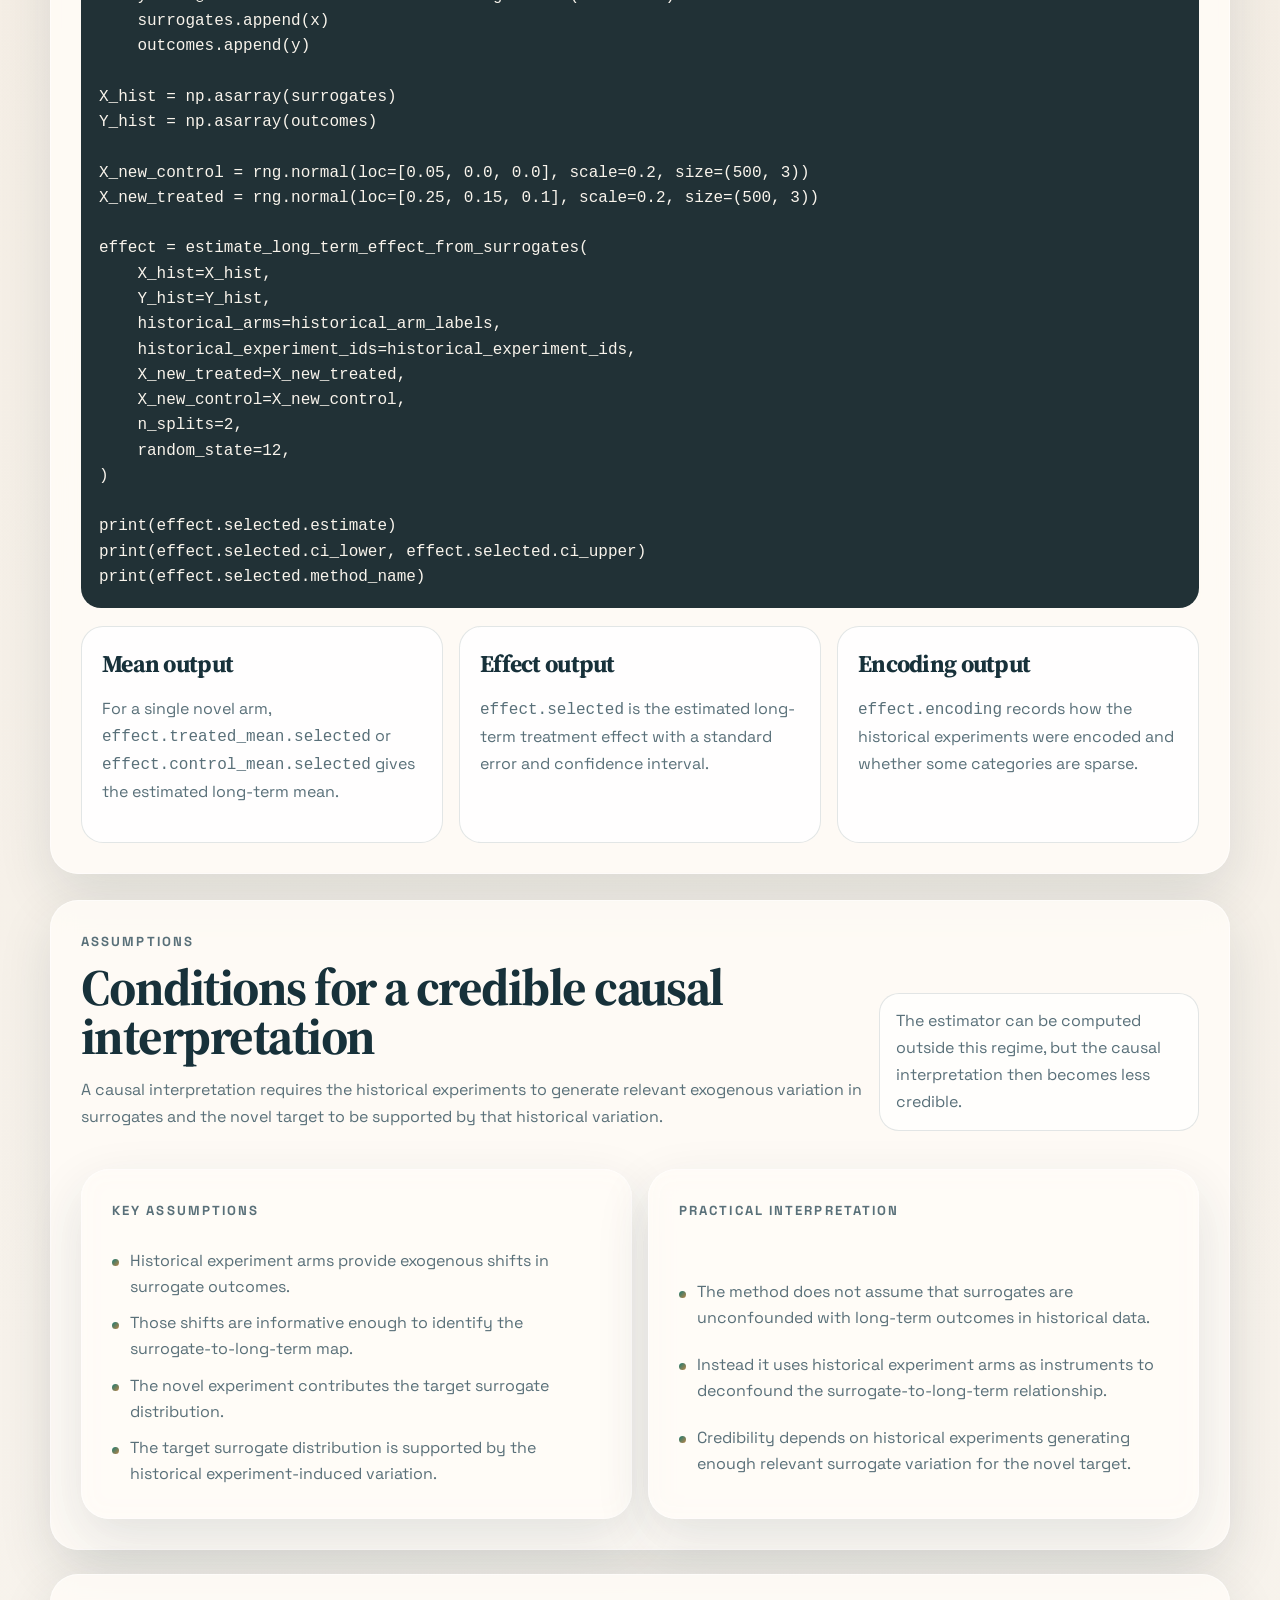
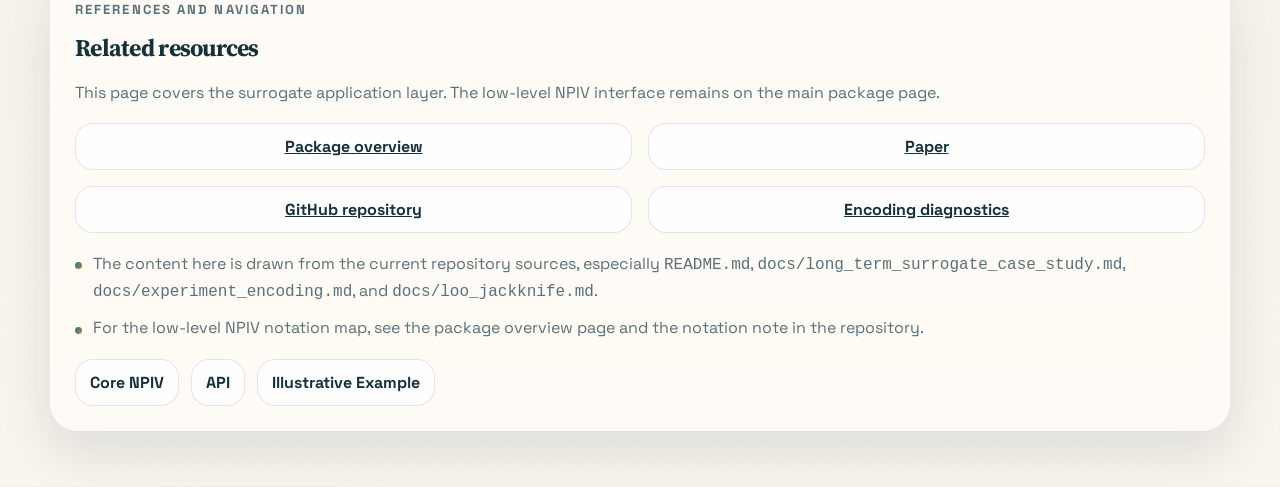
==== commit 2226bd71: "Clarify discreteNPIV docs language" ====
--- a/docs/long-term.html
+++ b/docs/long-term.html
@@ -45,11 +45,12 @@
             <div>
               <h1>Long-term causal inference with surrogates and historical experiments.</h1>
               <p class="lede">
-                This page is for users with historical experiments, surrogate
-                outcomes, and a novel experiment whose long-term outcome is not
-                yet available. The package treats historical experiment arms as
-                the instrument and novel surrogate distributions as the target
-                covariate law.
+                The goal is to learn a surrogate-based index for long-term
+                outcomes that remains valid under surrogate-outcome
+                confounding. Rather than regressing long-term outcomes directly
+                on surrogates, the package uses historical experiment arms as
+                instruments to deconfound the surrogate-to-long-term map, then
+                evaluates that map on the novel experiment.
               </p>
             </div>
             <div class="hero-art">
@@ -67,9 +68,9 @@
             <a class="button button-secondary" href="./index.html">Package Overview</a>
           </div>
           <ul class="hero-pills">
-            <li>Historical arms become the instrument</li>
-            <li>Novel experiment contributes surrogate outcomes only</li>
-            <li>Support diagnostics are surfaced explicitly</li>
+            <li>Historical experiment arms are the instrument</li>
+            <li>Novel experiment contributes surrogates only</li>
+            <li>Targets are long-term means and treatment effects</li>
           </ul>
         </section>
 
@@ -78,25 +79,25 @@
             <p class="mini-label">Inputs</p>
             <div class="stat-list">
               <article class="metric-card">
-                <strong>Historical data</strong>
-                <span>
+              <strong>Historical data</strong>
+              <span>
                   <code>X_hist</code>, <code>Y_hist</code>, and historical arm
-                  assignments provide the surrogate features, long-term outcomes,
-                  and instrument levels.
+                  assignments provide surrogate outcomes, long-term outcomes,
+                  and the instrument levels used for deconfounding.
                 </span>
               </article>
               <article class="metric-card">
-                <strong>Novel data</strong>
-                <span>
+              <strong>Novel data</strong>
+              <span>
                   <code>X_new</code> or
                   <code>X_new_treated</code> and
-                  <code>X_new_control</code> provide surrogate-only target
-                  distributions for the novel arm or novel experiment.
+                  <code>X_new_control</code> provide the surrogate distribution
+                  for the novel arm or novel treated and control arms.
                 </span>
               </article>
               <article class="metric-card">
-                <strong>Outputs</strong>
-                <span>
+              <strong>Outputs</strong>
+              <span>
                   The wrappers return
                   <code>LongTermMeanResult</code> or
                   <code>LongTermEffectResult</code>, each carrying the selected,
@@ -109,8 +110,9 @@
           <section>
             <p class="mini-label">Scope</p>
             <p class="panel-note">
-              These wrappers translate application-native inputs into the core
-              NPIV estimand rather than replacing the core estimators.
+              The wrapper layer learns a confounding-robust surrogate-to-long-term
+              map and then averages that map over the novel surrogate
+              distribution.
             </p>
           </section>
         </aside>
@@ -123,15 +125,16 @@
               <p class="eyebrow">Problem Setup</p>
               <h2>Problem setting</h2>
               <p class="section-intro">
-                The motivating use case is a new experiment with only
-                short-term surrogate outcomes, together with historical
-                experiments where both surrogate and long-term outcomes were
-                observed.
+                The target setting is a novel experiment where long-term
+                outcomes have not yet been observed, together with historical
+                experiments where both surrogates and long-term outcomes were
+                recorded.
               </p>
             </div>
             <p class="section-side-note">
-              Targets are a long-term mean for one novel arm or a long-term
-              treatment effect for a novel experiment.
+              The wrappers target either a long-term mean potential outcome for
+              one novel arm or a long-term average treatment effect for a novel
+              treated-versus-control comparison.
             </p>
           </div>
 
@@ -139,29 +142,40 @@
             <article class="card">
               <h3>Novel experiment</h3>
               <p>
-                The new experiment may only reveal short-term measures such as
-                clicks, sessions, conversion proxies, or early retention
-                markers.
+                The novel experiment contributes only short-term surrogates,
+                such as clicks, sessions, conversion proxies, or early
+                retention markers.
               </p>
             </article>
             <article class="card">
               <h3>Historical experiments</h3>
               <p>
-                Historical experiments provide the joint observation of
-                surrogate outcomes and long-term outcomes, together with
-                experiment-arm assignments that shifted the surrogate
-                distribution.
-              </p>
-            </article>
-            <article class="card">
-              <h3>Target parameter</h3>
-              <p>
-                For one novel arm, the target is <code>E[h(X_new)]</code>. For a
-                novel treated and control arm, the target is
-                <code>E[h(X_new_treated)] - E[h(X_new_control)]</code>.
-              </p>
-            </article>
-          </div>
+                Historical experiments provide surrogate outcomes, long-term
+                outcomes, and randomized arm assignments that shift surrogates
+                exogenously.
+              </p>
+            </article>
+            <article class="card">
+              <h3>Why IV instead of naive surrogate regression</h3>
+              <p>
+                A naive surrogate-index approach regresses long-term outcomes on
+                surrogates in historical data and transports that fit to the
+                novel experiment. That requires no unmeasured confounding
+                between surrogates and long-term outcomes. Here, historical
+                experiment arms are used as instruments to deconfound that map.
+              </p>
+            </article>
+          </div>
+
+          <aside class="callout" style="margin-top: 18px;">
+            <span class="callout-title">Target estimands</span>
+            <p>
+              For one novel arm, the target is <code>E[h(X_new)]</code>. For a
+              novel treated and control arm, the target is
+              <code>E[h(X_new_treated)] - E[h(X_new_control)]</code>, where
+              <code>h</code> is the deconfounded surrogate-to-long-term map.
+            </p>
+          </aside>
         </section>
 
         <section class="section" id="mapping">
@@ -170,16 +184,16 @@
               <p class="eyebrow">Surrogate-To-NPIV Map</p>
               <h2>How the application is translated into the core NPIV problem</h2>
               <p class="section-intro">
-                The package’s wrapper interface is direct: historical experiment
-                arms become the discrete instrument, historical surrogate vectors
-                become <code>X_hist</code>, historical long-term outcomes become
-                <code>Y_hist</code>, and the novel surrogate sample becomes
-                <code>X_new</code>.
+                The wrapper translates the surrogate problem into the core NPIV
+                problem by using historical experiment arms as the discrete
+                instrument.
               </p>
             </div>
             <p class="section-side-note">
-              The same package can therefore expose both a low-level NPIV
-              interface and an application-native causal wrapper.
+              In the core notation, historical surrogate vectors are
+              <code>X_hist</code>, historical long-term outcomes are
+              <code>Y_hist</code>, and the novel surrogate sample is the target
+              sample <code>X_new</code>.
             </p>
           </div>
 
@@ -191,9 +205,9 @@
               height="340"
             />
             <figcaption class="figure-caption">
-              Historical experiments provide exogenous surrogate variation,
-              while the novel experiment supplies the target surrogate
-              distribution.
+              Historical experiments provide the instrument and identify the
+              surrogate-to-long-term map; the novel experiment provides the
+              target surrogate distribution on which that map is evaluated.
             </figcaption>
           </figure>
 
@@ -224,15 +238,14 @@
               <p class="eyebrow">Encoding And Diagnostics</p>
               <h2>Past experiments become the instrument through explicit encoding</h2>
               <p class="section-intro">
-                The encoding guide is intentionally strict. It distinguishes
-                single-arm historical designs from overlapping historical
-                experiments and treats sparse overlap cells as design issues to
-                surface.
+                Encoding determines the discrete instrument used in the NPIV
+                step. The main distinction is between one historical arm per
+                unit and overlapping historical experiments.
               </p>
             </div>
             <p class="section-side-note">
-              The package does not silently pool or merge sparse overlap
-              categories in v1.
+              Sparse overlap cells are reported explicitly rather than merged
+              automatically.
             </p>
           </div>
 
@@ -300,10 +313,9 @@
               <p class="eyebrow">Illustrative Example</p>
               <h2>Estimate a long-term treatment effect from surrogate-only novel data</h2>
               <p class="section-intro">
-                The snippet below is the surrogate quickstart from the current
-                README. It shows the interface for a novel treated and control
-                arm after historical surrogates and long-term outcomes have been
-                assembled.
+                The example below shows the wrapper interface for estimating a
+                long-term treatment effect from historical experiments and a
+                surrogate-only novel experiment.
               </p>
             </div>
             <p class="section-side-note">
@@ -394,14 +406,14 @@
               <p class="eyebrow">Assumptions</p>
               <h2>Conditions for a credible causal interpretation</h2>
               <p class="section-intro">
-                The package does not prove a causal design is valid. It is built
-                for settings where the paper’s assumptions are a plausible
-                approximation.
+                A causal interpretation requires the historical experiments to
+                generate relevant exogenous variation in surrogates and the
+                novel target to be supported by that historical variation.
               </p>
             </div>
             <p class="section-side-note">
-              The package can still run when these conditions are weak, but the
-              causal interpretation becomes weaker.
+              The estimator can be computed outside this regime, but the causal
+              interpretation then becomes less credible.
             </p>
           </div>
 
@@ -410,28 +422,26 @@
               <p class="mini-label">Key assumptions</p>
               <ul class="assumption-list">
                 <li>Historical experiment arms provide exogenous shifts in surrogate outcomes.</li>
-                <li>Historical long-term outcomes help identify the surrogate-to-long-term map.</li>
+                <li>Those shifts are informative enough to identify the surrogate-to-long-term map.</li>
                 <li>The novel experiment contributes the target surrogate distribution.</li>
-                <li>The novel target has enough support relative to historical experiment-induced surrogate variation.</li>
+                <li>The target surrogate distribution is supported by the historical experiment-induced variation.</li>
               </ul>
             </article>
 
             <article class="surface-card">
-              <p class="mini-label">Support and implementation notes</p>
+              <p class="mini-label">Practical interpretation</p>
               <ul class="assumption-list">
                 <li>
-                  The package is most credible when the novel arm’s surrogate
-                  distribution is reasonably represented by historical
-                  experiment-arm variation.
-                </li>
-                <li>
-                  When overlap produces many tiny cells, that is a design-support
-                  problem, not just a nuisance implementation detail.
-                </li>
-                <li>
-                  Leave-one-out or jackknife grouped means are used inside the
-                  npJIVE nuisance construction, while regularization is tuned by
-                  a separate stratified K-fold routine.
+                  The method does not assume that surrogates are unconfounded
+                  with long-term outcomes in historical data.
+                </li>
+                <li>
+                  Instead it uses historical experiment arms as instruments to
+                  deconfound the surrogate-to-long-term relationship.
+                </li>
+                <li>
+                  Credibility depends on historical experiments generating
+                  enough relevant surrogate variation for the novel target.
                 </li>
               </ul>
             </article>
@@ -442,8 +452,8 @@
           <p class="eyebrow">References And Navigation</p>
           <h3>Related resources</h3>
           <p>
-            This page covers the surrogate application path; the low-level NPIV
-            interface remains on the main package page.
+            This page covers the surrogate application layer. The low-level
+            NPIV interface remains on the main package page.
           </p>
           <div class="reference-grid" style="margin-top: 16px;">
             <a href="./index.html">Package overview</a>
@@ -460,8 +470,8 @@
               <code>docs/loo_jackknife.md</code>.
             </li>
             <li>
-              For the low-level paper-to-code notation map, see the package
-              overview page and the current notation note in the repository.
+              For the low-level NPIV notation map, see the package overview page
+              and the notation note in the repository.
             </li>
           </ul>
           <div class="footer-links">
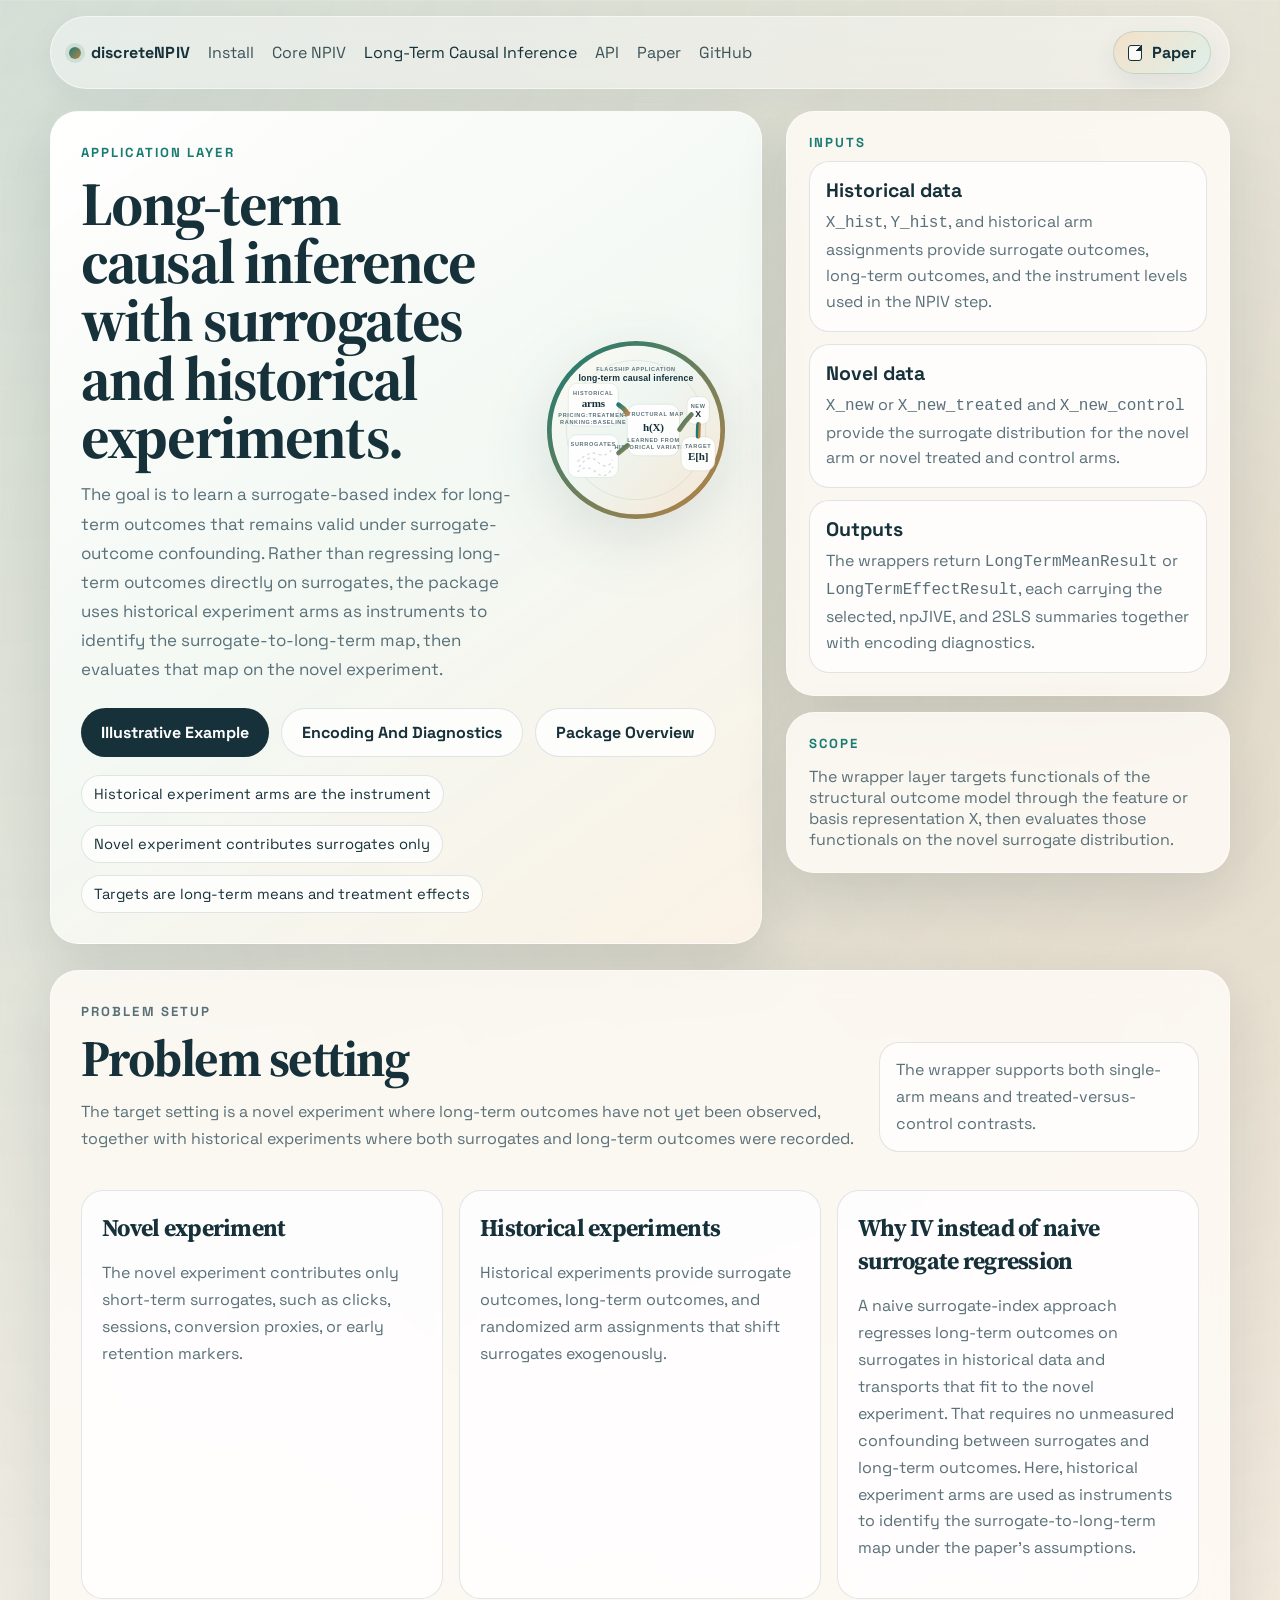
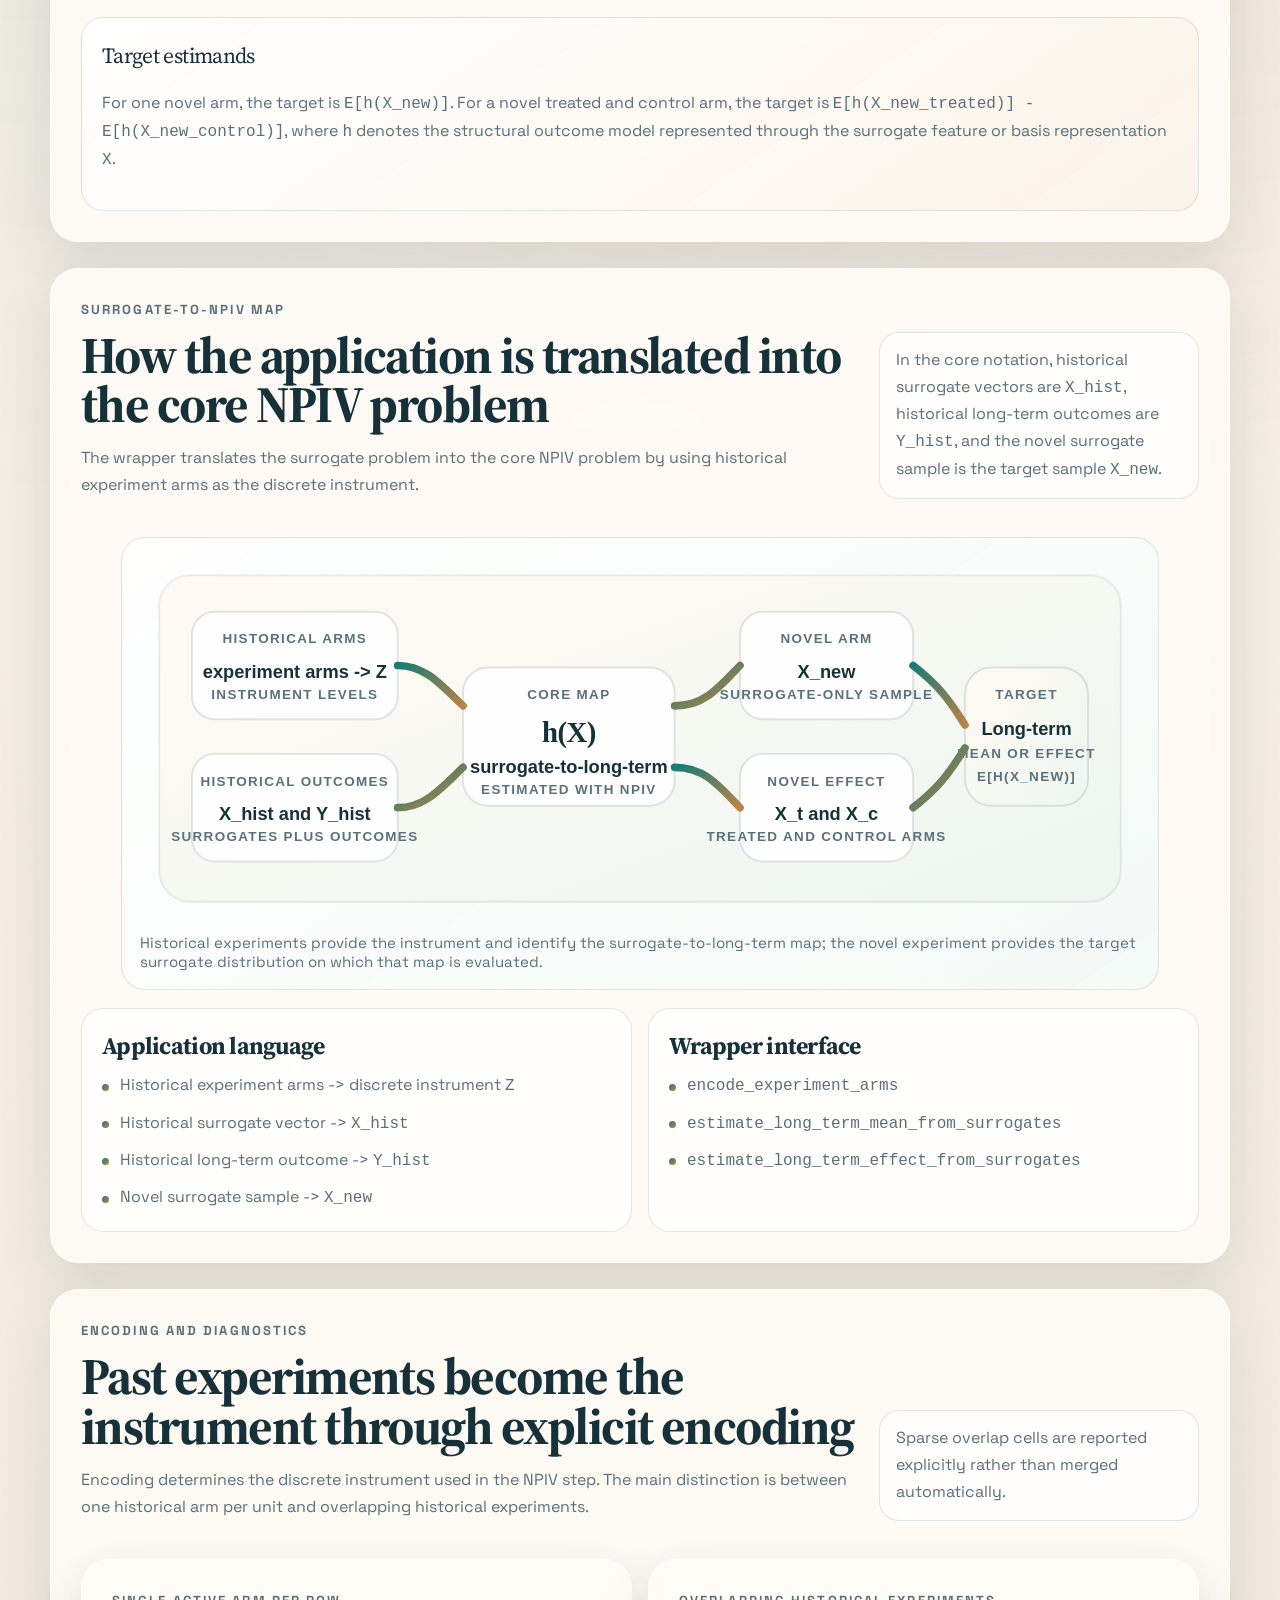
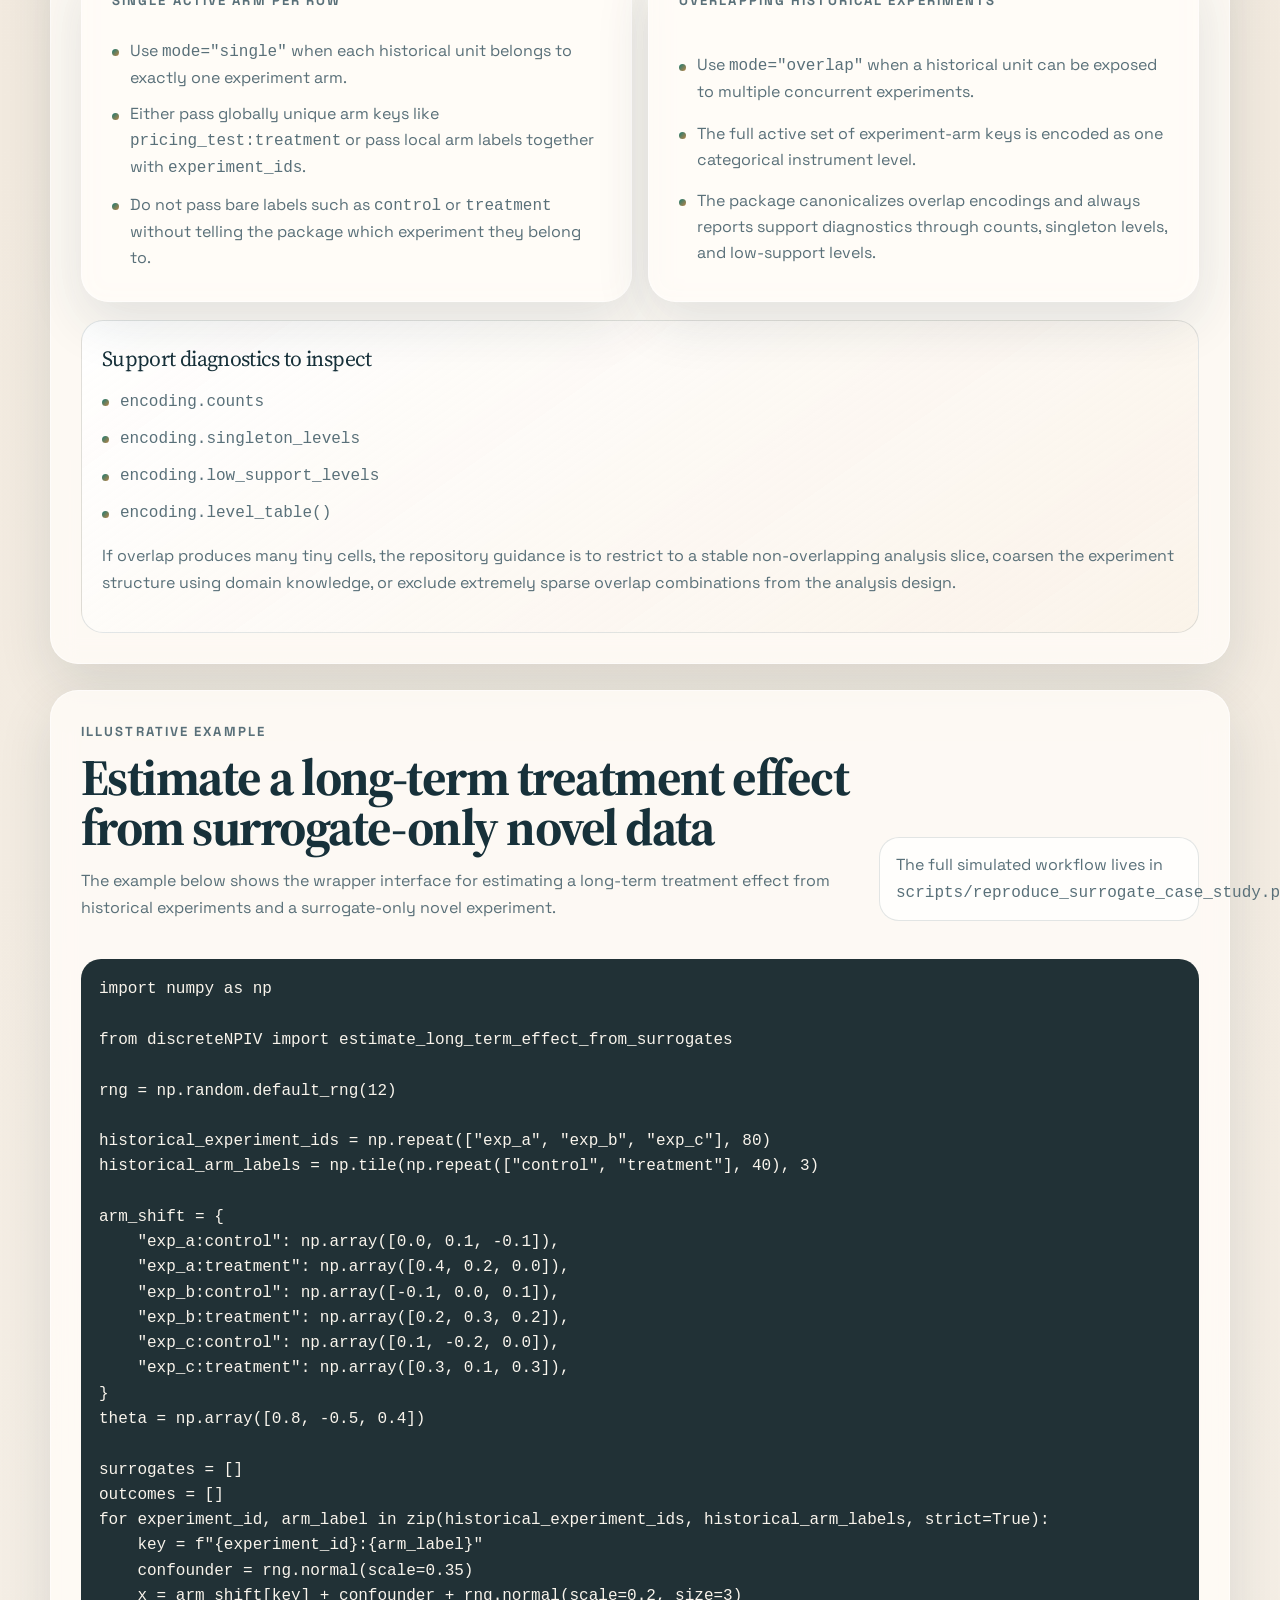
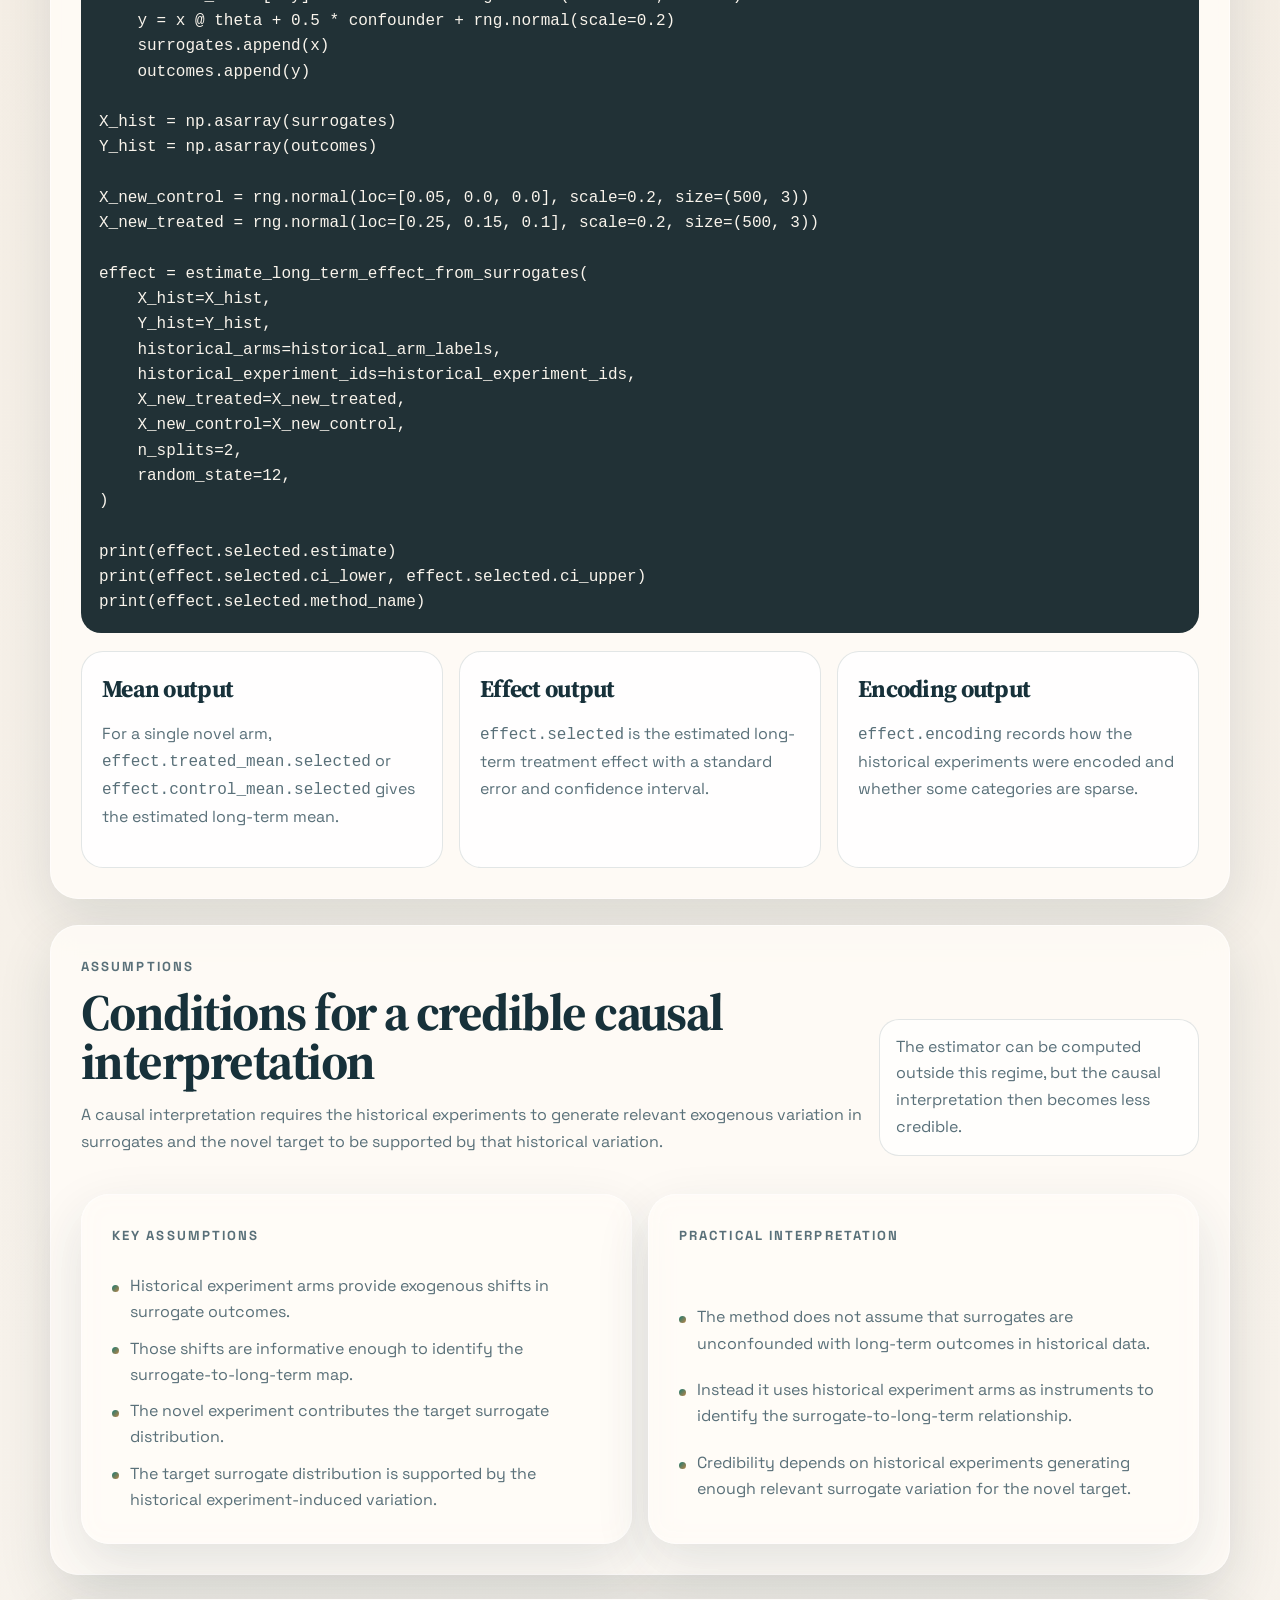
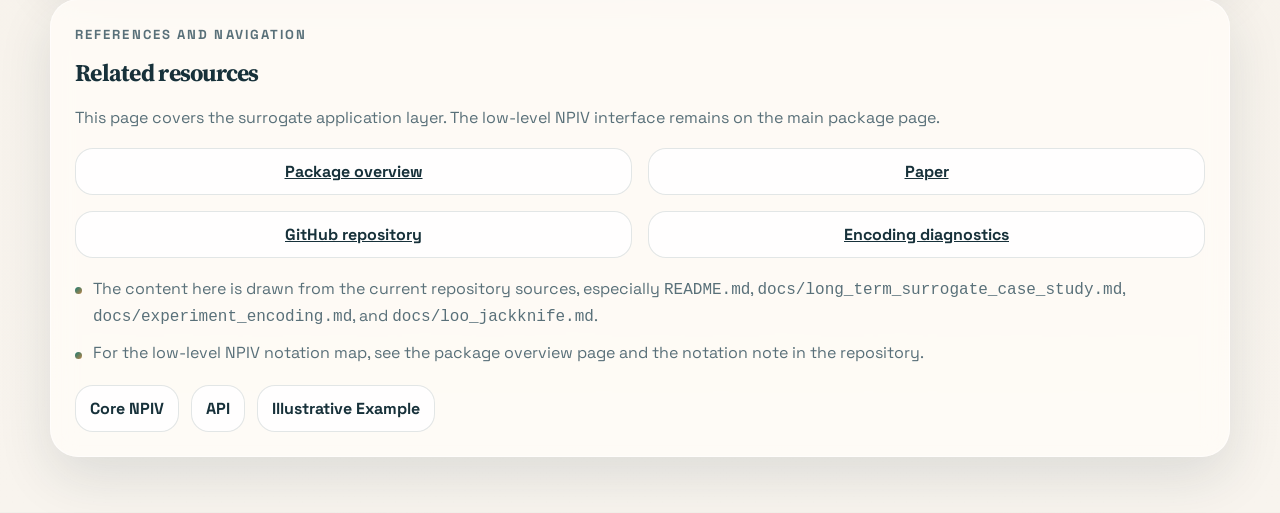
==== commit ee6c1b3a: "refine docs notation" ====
--- a/docs/long-term.html
+++ b/docs/long-term.html
@@ -49,7 +49,7 @@
                 outcomes that remains valid under surrogate-outcome
                 confounding. Rather than regressing long-term outcomes directly
                 on surrogates, the package uses historical experiment arms as
-                instruments to deconfound the surrogate-to-long-term map, then
+                instruments to identify the surrogate-to-long-term map, then
                 evaluates that map on the novel experiment.
               </p>
             </div>
@@ -83,7 +83,7 @@
               <span>
                   <code>X_hist</code>, <code>Y_hist</code>, and historical arm
                   assignments provide surrogate outcomes, long-term outcomes,
-                  and the instrument levels used for deconfounding.
+                  and the instrument levels used in the NPIV step.
                 </span>
               </article>
               <article class="metric-card">
@@ -110,8 +110,9 @@
           <section>
             <p class="mini-label">Scope</p>
             <p class="panel-note">
-              The wrapper layer learns a confounding-robust surrogate-to-long-term
-              map and then averages that map over the novel surrogate
+              The wrapper layer targets functionals of the structural outcome
+              model through the feature or basis representation <code>X</code>,
+              then evaluates those functionals on the novel surrogate
               distribution.
             </p>
           </section>
@@ -132,9 +133,8 @@
               </p>
             </div>
             <p class="section-side-note">
-              The wrappers target either a long-term mean potential outcome for
-              one novel arm or a long-term average treatment effect for a novel
-              treated-versus-control comparison.
+              The wrapper supports both single-arm means and treated-versus-control
+              contrasts.
             </p>
           </div>
 
@@ -162,7 +162,8 @@
                 surrogates in historical data and transports that fit to the
                 novel experiment. That requires no unmeasured confounding
                 between surrogates and long-term outcomes. Here, historical
-                experiment arms are used as instruments to deconfound that map.
+                experiment arms are used as instruments to identify the
+                surrogate-to-long-term map under the paper’s assumptions.
               </p>
             </article>
           </div>
@@ -173,7 +174,9 @@
               For one novel arm, the target is <code>E[h(X_new)]</code>. For a
               novel treated and control arm, the target is
               <code>E[h(X_new_treated)] - E[h(X_new_control)]</code>, where
-              <code>h</code> is the deconfounded surrogate-to-long-term map.
+              <code>h</code> denotes the structural outcome model represented
+              through the surrogate feature or basis representation
+              <code>X</code>.
             </p>
           </aside>
         </section>
@@ -437,7 +440,7 @@
                 </li>
                 <li>
                   Instead it uses historical experiment arms as instruments to
-                  deconfound the surrogate-to-long-term relationship.
+                  identify the surrogate-to-long-term relationship.
                 </li>
                 <li>
                   Credibility depends on historical experiments generating
